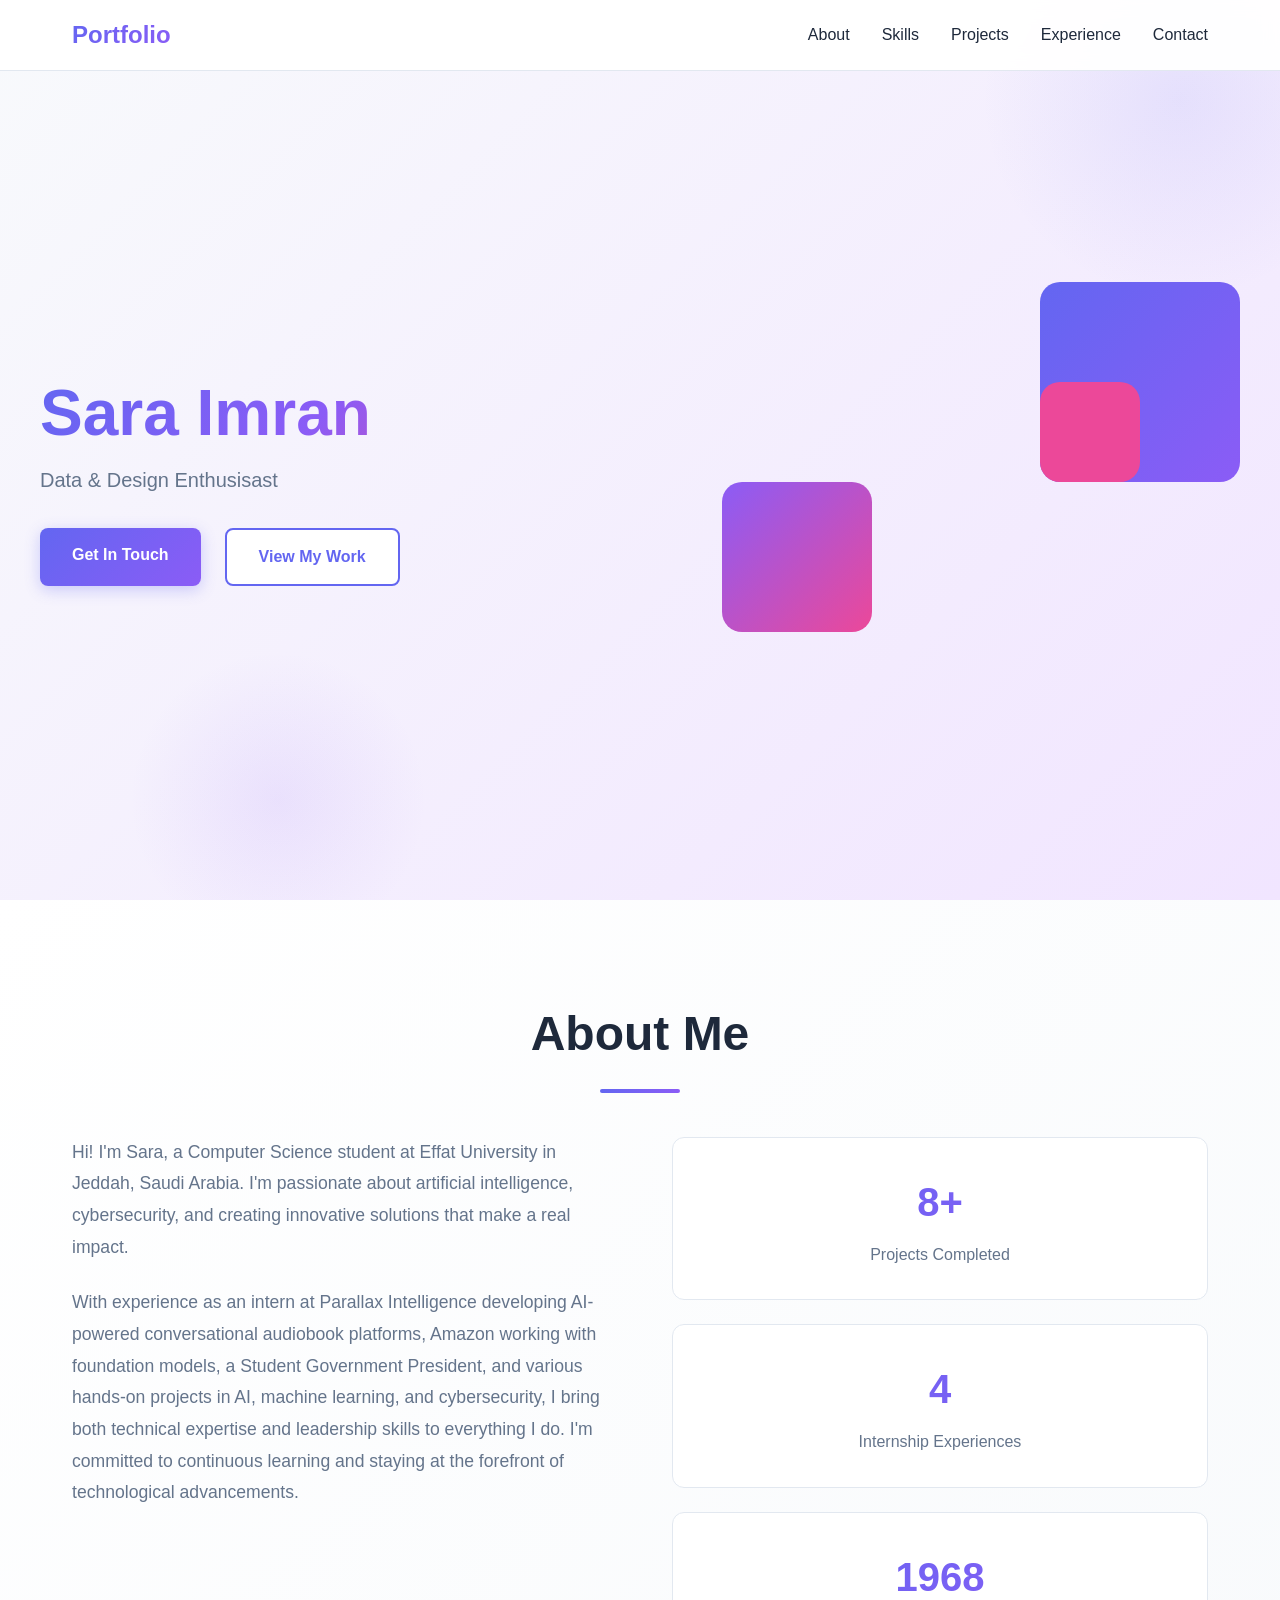
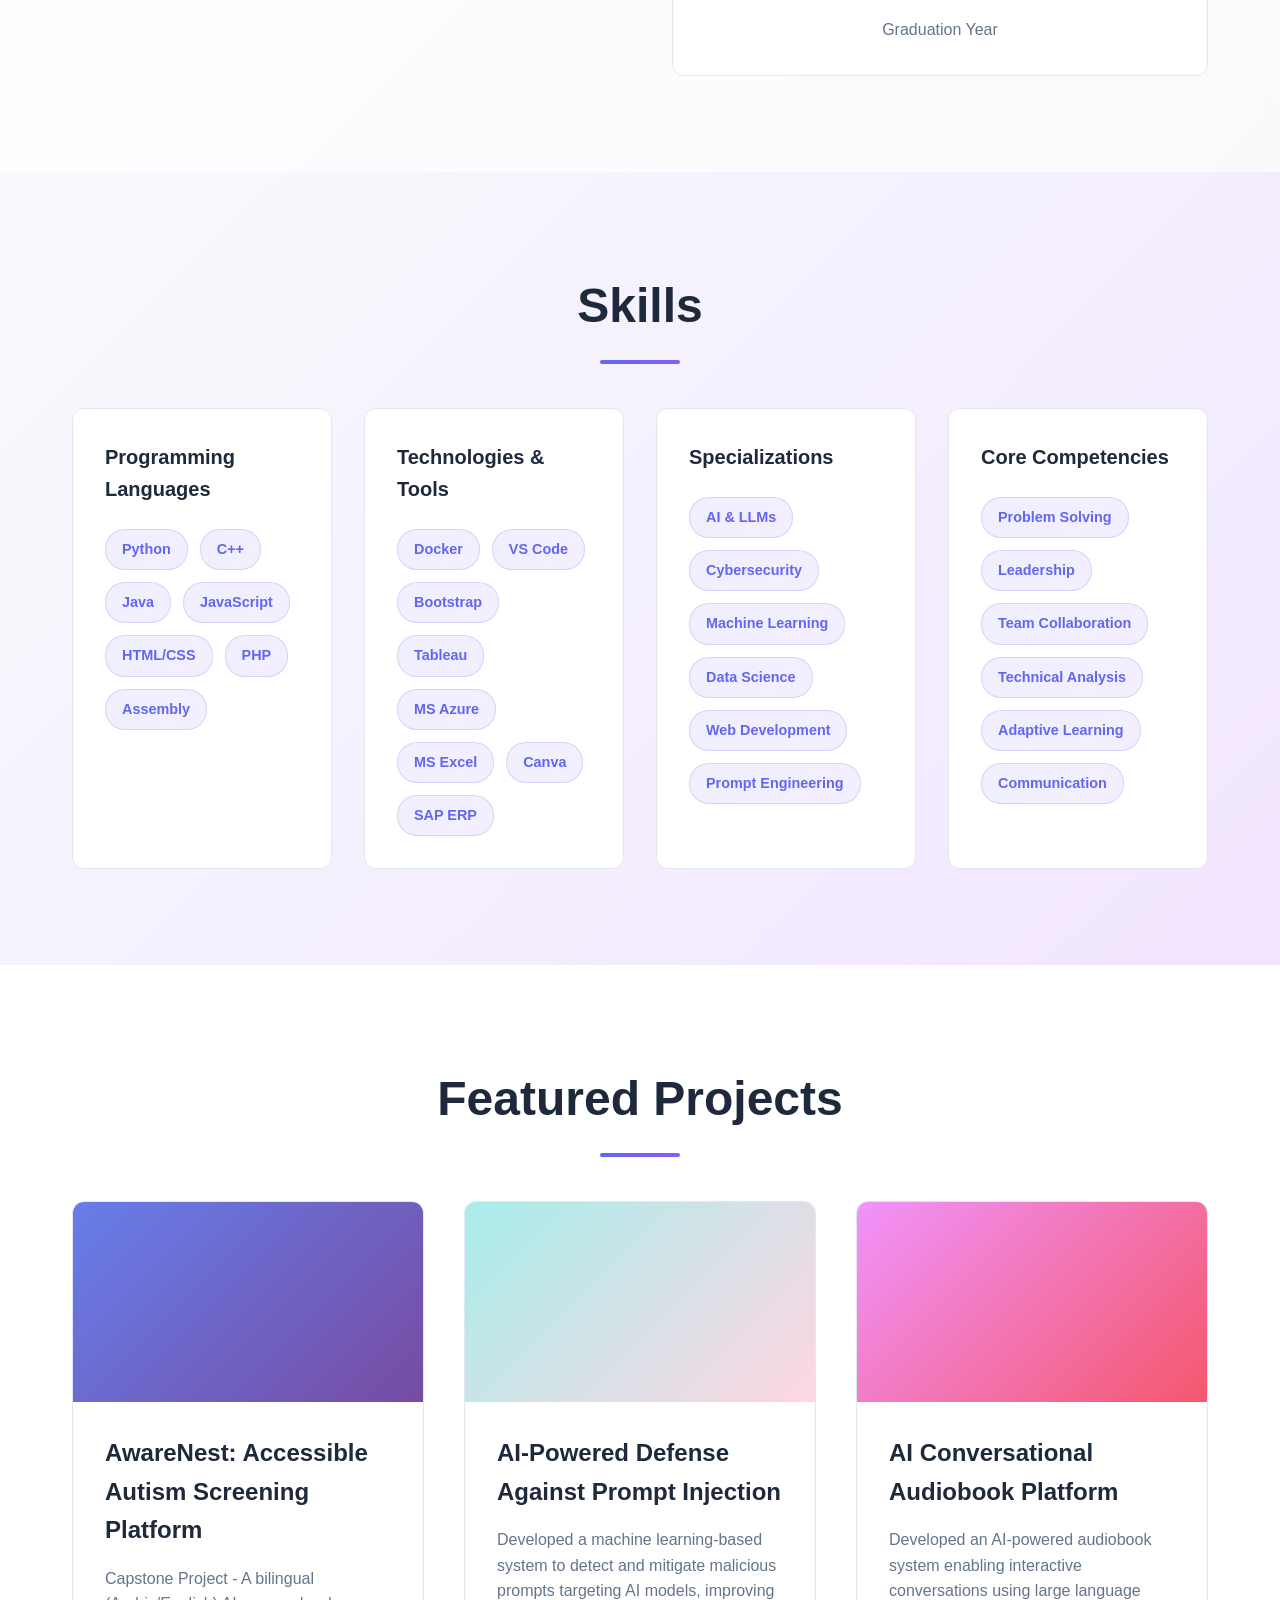
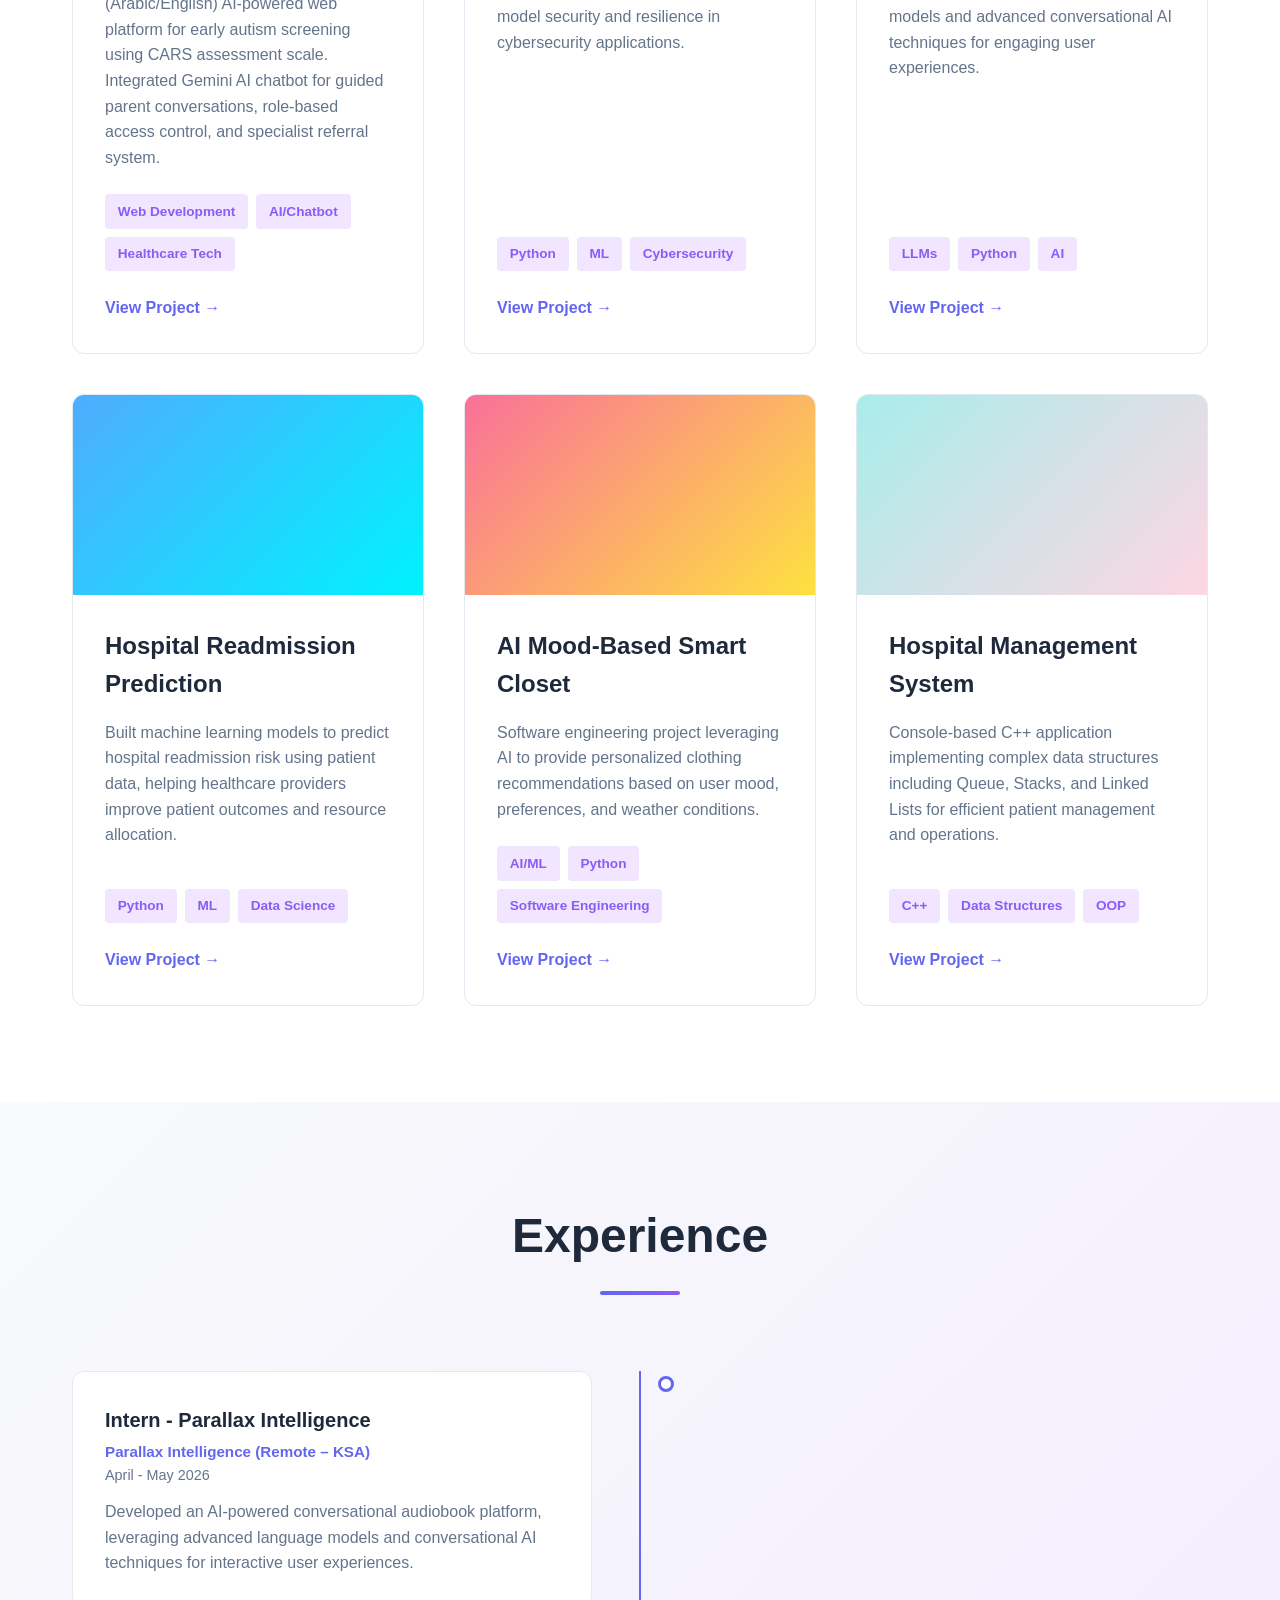
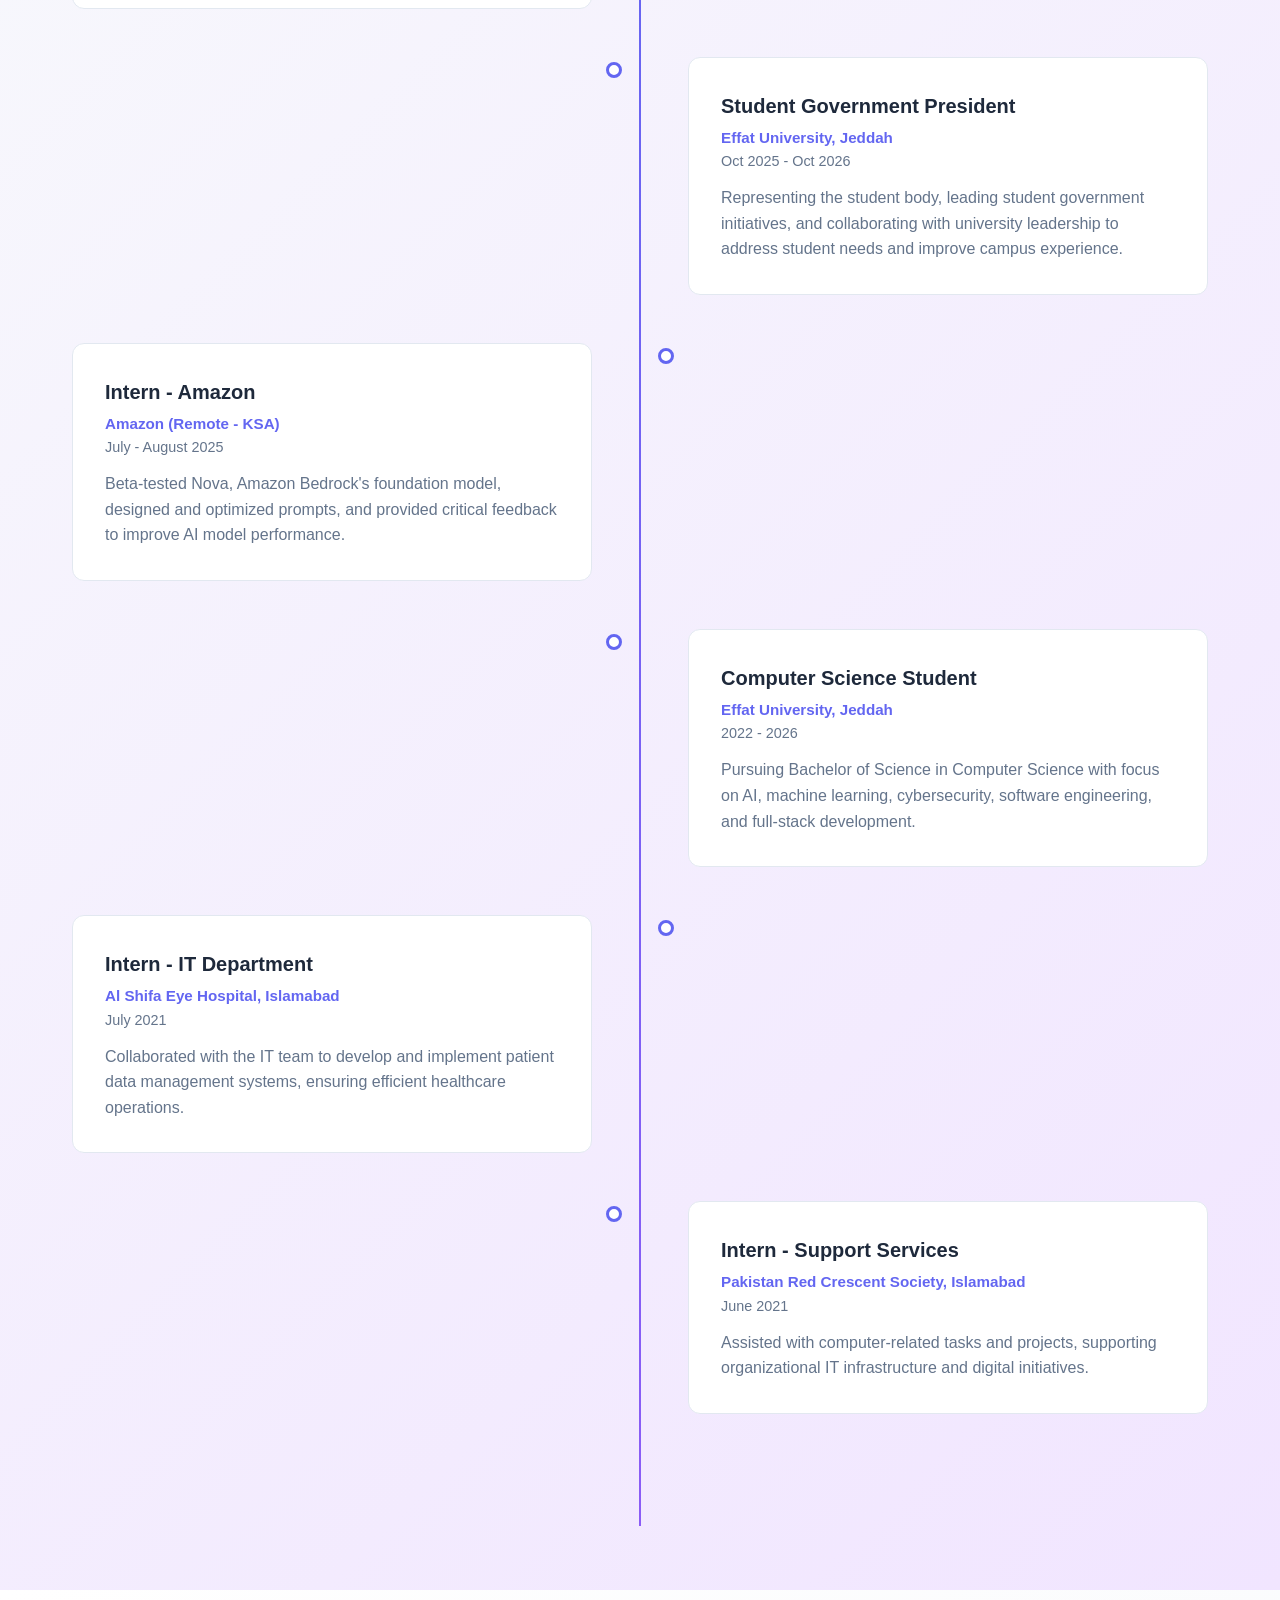
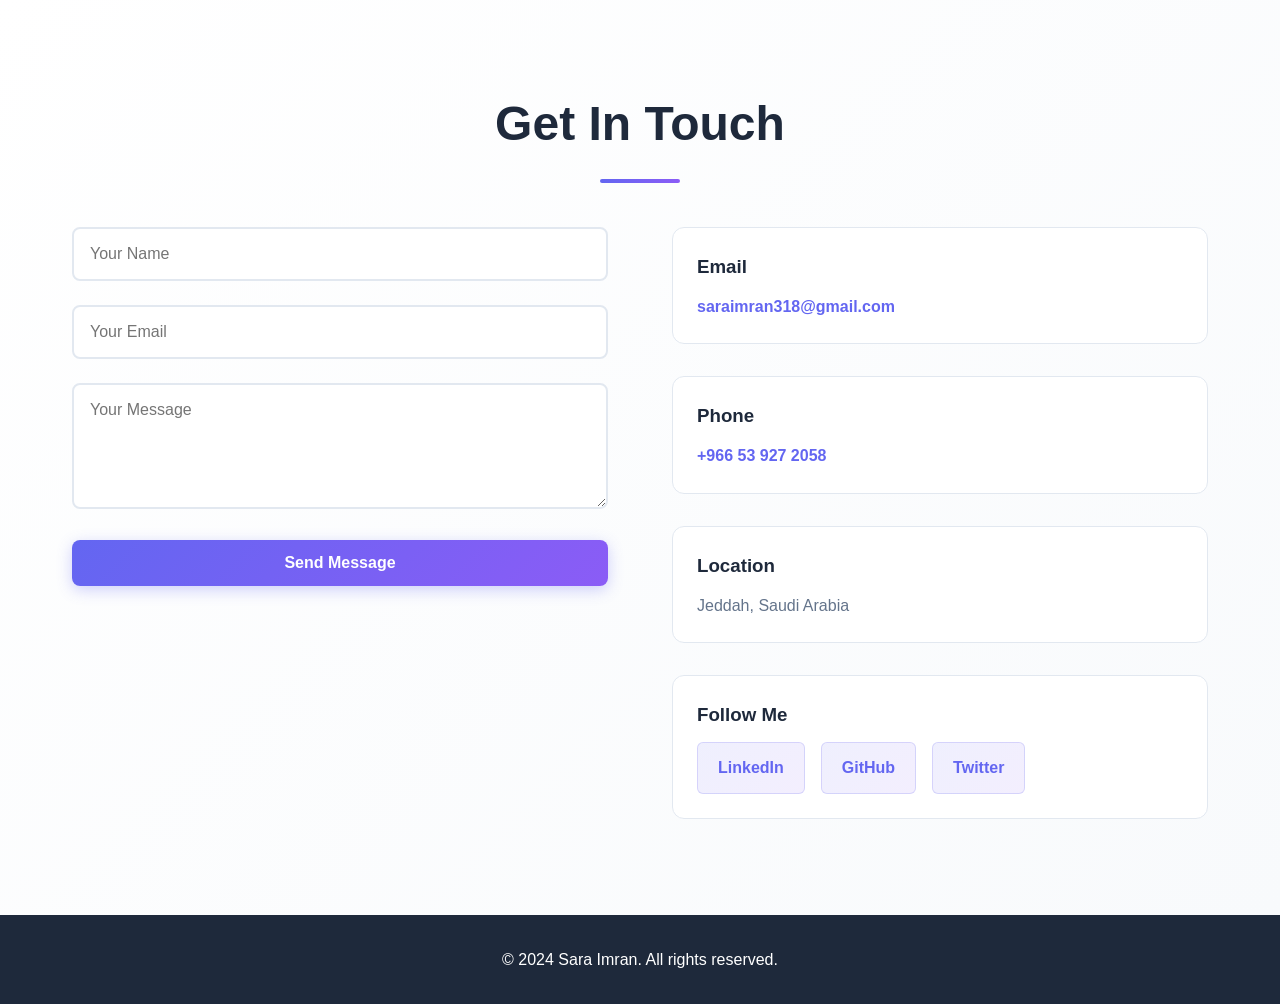
==== index.html @ a2d2ff11 "Update index.html" ====
<!DOCTYPE html>
<html lang="en">
<head>
    <meta charset="UTF-8">
    <meta name="viewport" content="width=device-width, initial-scale=1.0">
    <title>Sara Imran | Portfolio | Computer Science Student & Tech Innovator</title>
    <link rel="stylesheet" href="styles.css">
</head>
<body>
    <!-- Navigation -->
    <nav class="navbar">
        <div class="nav-container">
            <div class="logo">Portfolio</div>
            <ul class="nav-menu">
                <li><a href="#about" class="nav-link">About</a></li>
                <li><a href="#skills" class="nav-link">Skills</a></li>
                <li><a href="#projects" class="nav-link">Projects</a></li>
                <li><a href="#experience" class="nav-link">Experience</a></li>
                <li><a href="#contact" class="nav-link">Contact</a></li>
            </ul>
            <div class="hamburger">
                <span></span>
                <span></span>
                <span></span>
            </div>
        </div>
    </nav>

    <!-- Hero Section -->
    <section class="hero">
        <div class="hero-content">
            <div class="hero-text">
                <h1 class="hero-title">Sara Imran</h1>
                <p class="hero-subtitle">Data & Design Enthusisast</p>
                <div class="hero-buttons">
                    <a href="#contact" class="btn btn-primary">Get In Touch</a>
                    <a href="#projects" class="btn btn-secondary">View My Work</a>
                </div>
            </div>
            <div class="hero-visual">
                <div class="geometric-shape shape-1"></div>
                <div class="geometric-shape shape-2"></div>
                <div class="geometric-shape shape-3"></div>
            </div>
        </div>
    </section>

    <!-- About Section -->
    <section id="about" class="section about">
        <div class="container">
            <h2 class="section-title">About Me</h2>
            <div class="about-content">
                <div class="about-text">
                    <p>Hi! I'm Sara, a Computer Science student at Effat University in Jeddah, Saudi Arabia. I'm passionate about artificial intelligence, cybersecurity, and creating innovative solutions that make a real impact.</p>
                    <p>With experience as an intern at Parallax Intelligence developing AI-powered conversational audiobook platforms, Amazon working with foundation models, a Student Government President, and various hands-on projects in AI, machine learning, and cybersecurity, I bring both technical expertise and leadership skills to everything I do. I'm committed to continuous learning and staying at the forefront of technological advancements.</p>
                </div>
                <div class="about-stats">
                    <div class="stat-card">
                        <h3>8+</h3>
                        <p>Projects Completed</p>
                    </div>
                    <div class="stat-card">
                        <h3>4</h3>
                        <p>Internship Experiences</p>
                    </div>
                    <div class="stat-card">
                        <h3>2027</h3>
                        <p>Graduation Year</p>
                    </div>
                </div>
            </div>
        </div>
    </section>

    <!-- Skills Section -->
    <section id="skills" class="section skills">
        <div class="container">
            <h2 class="section-title">Skills</h2>
            <div class="skills-grid">
                <div class="skill-category">
                    <h3>Programming Languages</h3>
                    <div class="skill-tags">
                        <span class="skill-tag">Python</span>
                        <span class="skill-tag">C++</span>
                        <span class="skill-tag">Java</span>
                        <span class="skill-tag">JavaScript</span>
                        <span class="skill-tag">HTML/CSS</span>
                        <span class="skill-tag">PHP</span>
                        <span class="skill-tag">Assembly</span>
                    </div>
                </div>
                <div class="skill-category">
                    <h3>Technologies & Tools</h3>
                    <div class="skill-tags">
                        <span class="skill-tag">Docker</span>
                        <span class="skill-tag">VS Code</span>
                        <span class="skill-tag">Bootstrap</span>
                        <span class="skill-tag">Tableau</span>
                        <span class="skill-tag">MS Azure</span>
                        <span class="skill-tag">MS Excel</span>
                        <span class="skill-tag">Canva</span>
                        <span class="skill-tag">SAP ERP</span>
                    </div>
                </div>
                <div class="skill-category">
                    <h3>Specializations</h3>
                    <div class="skill-tags">
                        <span class="skill-tag">AI & LLMs</span>
                        <span class="skill-tag">Cybersecurity</span>
                        <span class="skill-tag">Machine Learning</span>
                        <span class="skill-tag">Data Science</span>
                        <span class="skill-tag">Web Development</span>
                        <span class="skill-tag">Prompt Engineering</span>
                    </div>
                </div>
                <div class="skill-category">
                    <h3>Core Competencies</h3>
                    <div class="skill-tags">
                        <span class="skill-tag">Problem Solving</span>
                        <span class="skill-tag">Leadership</span>
                        <span class="skill-tag">Team Collaboration</span>
                        <span class="skill-tag">Technical Analysis</span>
                        <span class="skill-tag">Adaptive Learning</span>
                        <span class="skill-tag">Communication</span>
                    </div>
                </div>
            </div>
        </div>
    </section>

    <!-- Projects Section -->
    <section id="projects" class="section projects">
        <div class="container">
            <h2 class="section-title">Featured Projects</h2>
            <div class="projects-grid">
                <div class="project-card">
                    <div class="project-image" style="background: linear-gradient(135deg, #667eea 0%, #764ba2 100%);"></div>
                    <div class="project-content">
                        <h3>AwareNest: Accessible Autism Screening Platform</h3>
                        <p>Capstone Project - A bilingual (Arabic/English) AI-powered web platform for early autism screening using CARS assessment scale. Integrated Gemini AI chatbot for guided parent conversations, role-based access control, and specialist referral system.</p>
                        <div class="project-tech">
                            <span>Web Development</span>
                            <span>AI/Chatbot</span>
                            <span>Healthcare Tech</span>
                        </div>
                        <a href="" class="project-link">View Project →</a>
                    </div>
                </div>

                <div class="project-card">
                    <div class="project-image" style="background: linear-gradient(135deg, #a8edea 0%, #fed6e3 100%);"></div>
                    <div class="project-content">
                        <h3>AI-Powered Defense Against Prompt Injection</h3>
                        <p>Developed a machine learning-based system to detect and mitigate malicious prompts targeting AI models, improving model security and resilience in cybersecurity applications.</p>
                        <div class="project-tech">
                            <span>Python</span>
                            <span>ML</span>
                            <span>Cybersecurity</span>
                        </div>
                        <a href="#" class="project-link">View Project →</a>
                    </div>
                </div>

                <div class="project-card">
                    <div class="project-image" style="background: linear-gradient(135deg, #f093fb 0%, #f5576c 100%);"></div>
                    <div class="project-content">
                        <h3>AI Conversational Audiobook Platform</h3>
                        <p>Developed an AI-powered audiobook system enabling interactive conversations using large language models and advanced conversational AI techniques for engaging user experiences.</p>
                        <div class="project-tech">
                            <span>LLMs</span>
                            <span>Python</span>
                            <span>AI</span>
                        </div>
                        <a href="file:///Users/saraimran/Downloads/AIAudiobookProjectPage.html" class="project-link">View Project →</a>
                    </div>
                </div>

                <div class="project-card">
                    <div class="project-image" style="background: linear-gradient(135deg, #4facfe 0%, #00f2fe 100%);"></div>
                    <div class="project-content">
                        <h3>Hospital Readmission Prediction</h3>
                        <p>Built machine learning models to predict hospital readmission risk using patient data, helping healthcare providers improve patient outcomes and resource allocation.</p>
                        <div class="project-tech">
                            <span>Python</span>
                            <span>ML</span>
                            <span>Data Science</span>
                        </div>
                        <a href="#" class="project-link">View Project →</a>
                    </div>
                </div>

                <div class="project-card">
                    <div class="project-image" style="background: linear-gradient(135deg, #fa709a 0%, #fee140 100%);"></div>
                    <div class="project-content">
                        <h3>AI Mood-Based Smart Closet</h3>
                        <p>Software engineering project leveraging AI to provide personalized clothing recommendations based on user mood, preferences, and weather conditions.</p>
                        <div class="project-tech">
                            <span>AI/ML</span>
                            <span>Python</span>
                            <span>Software Engineering</span>
                        </div>
                        <a href="#" class="project-link">View Project →</a>
                    </div>
                </div>

                <div class="project-card">
                    <div class="project-image" style="background: linear-gradient(135deg, #a8edea 0%, #fed6e3 100%);"></div>
                    <div class="project-content">
                        <h3>Hospital Management System</h3>
                        <p>Console-based C++ application implementing complex data structures including Queue, Stacks, and Linked Lists for efficient patient management and operations.</p>
                        <div class="project-tech">
                            <span>C++</span>
                            <span>Data Structures</span>
                            <span>OOP</span>
                        </div>
                        <a href="#" class="project-link">View Project →</a>
                    </div>
                </div>
            </div>
        </div>
    </section>

    <!-- Experience Section -->
    <section id="experience" class="section experience">
        <div class="container">
            <h2 class="section-title">Experience</h2>
            <div class="timeline">
                <div class="timeline-item">
                    <div class="timeline-marker"></div>
                    <div class="timeline-content">
                        <h3>Intern - Parallax Intelligence</h3>
                        <p class="company">Parallax Intelligence (Remote – KSA)</p>
                        <p class="duration">April - May 2026</p>
                        <p class="description">Developed an AI-powered conversational audiobook platform, leveraging advanced language models and conversational AI techniques for interactive user experiences.</p>
                    </div>
                </div>

                <div class="timeline-item">
                    <div class="timeline-marker"></div>
                    <div class="timeline-content">
                        <h3>Student Government President</h3>
                        <p class="company">Effat University, Jeddah</p>
                        <p class="duration">Oct 2025 - Oct 2026</p>
                        <p class="description">Representing the student body, leading student government initiatives, and collaborating with university leadership to address student needs and improve campus experience.</p>
                    </div>
                </div>

                <div class="timeline-item">
                    <div class="timeline-marker"></div>
                    <div class="timeline-content">
                        <h3>Intern - Amazon</h3>
                        <p class="company">Amazon (Remote - KSA)</p>
                        <p class="duration">July - August 2025</p>
                        <p class="description">Beta-tested Nova, Amazon Bedrock's foundation model, designed and optimized prompts, and provided critical feedback to improve AI model performance.</p>
                    </div>
                </div>

                <div class="timeline-item">
                    <div class="timeline-marker"></div>
                    <div class="timeline-content">
                        <h3>Computer Science Student</h3>
                        <p class="company">Effat University, Jeddah</p>
                        <p class="duration">2022 - 2026</p>
                        <p class="description">Pursuing Bachelor of Science in Computer Science with focus on AI, machine learning, cybersecurity, software engineering, and full-stack development.</p>
                    </div>
                </div> <!-- FIXED: Added missing closing tag here -->

                <div class="timeline-item">
                    <div class="timeline-marker"></div>
                    <div class="timeline-content">
                        <h3>Intern - IT Department</h3>
                        <p class="company">Al Shifa Eye Hospital, Islamabad</p>
                        <p class="duration">July 2021</p>
                        <p class="description">Collaborated with the IT team to develop and implement patient data management systems, ensuring efficient healthcare operations.</p>
                    </div>
                </div>

                <div class="timeline-item">
                    <div class="timeline-marker"></div>
                    <div class="timeline-content">
                        <h3>Intern - Support Services</h3>
                        <p class="company">Pakistan Red Crescent Society, Islamabad</p>
                        <p class="duration">June 2021</p>
                        <p class="description">Assisted with computer-related tasks and projects, supporting organizational IT infrastructure and digital initiatives.</p>
                    </div>
                </div>
            </div>
        </div>
    </section>

    <!-- Contact Section -->
    <section id="contact" class="section contact">
        <div class="container">
            <h2 class="section-title">Get In Touch</h2>
            <div class="contact-content">
                <form class="contact-form" id="contactForm">
                    <div class="form-group">
                        <input type="text" placeholder="Your Name" required>
                    </div>
                    <div class="form-group">
                        <input type="email" placeholder="Your Email" required>
                    </div>
                    <div class="form-group">
                        <textarea placeholder="Your Message" rows="5" required></textarea>
                    </div>
                    <button type="submit" class="btn btn-primary">Send Message</button>
                </form>

                <div class="contact-info">
                    <div class="contact-item">
                        <h3>Email</h3>
                        <p><a href="mailto:saraimran318@gmail.com">saraimran318@gmail.com</a></p>
                    </div>
                    <div class="contact-item">
                        <h3>Phone</h3>
                        <p><a href="tel:+966539272058">+966 53 927 2058</a></p>
                    </div>
                    <div class="contact-item">
                        <h3>Location</h3>
                        <p>Jeddah, Saudi Arabia</p>
                    </div>
                    <div class="contact-item social">
                        <h3>Follow Me</h3>
                        <div class="social-links">
                            <a href="https://www.linkedin.com/in/saraimran1019" class="social-link">LinkedIn</a>
                            <a href="https://github.com" class="social-link">GitHub</a>
                            <a href="https://twitter.com" class="social-link">Twitter</a>
                        </div>
                    </div>
                </div>
            </div>
        </div>
    </section>

    <!-- Footer -->
    <footer class="footer">
        <div class="container">
            <p>&copy; 2024 Sara Imran. All rights reserved.</p>
        </div>
    </footer>

    <script src="script.js"></script>
</body>
</html>
---- styles.css ----
/* ============================================
   ROOT VARIABLES & TYPOGRAPHY
   ============================================ */

:root {
    --primary-color: #6366f1;
    --secondary-color: #8b5cf6;
    --accent-color: #ec4899;
    --dark-bg: #0f172a;
    --light-bg: #f8fafc;
    --text-dark: #1e293b;
    --text-light: #64748b;
    --border-color: #e2e8f0;
    --success-color: #10b981;
    
    --font-serif: 'Georgia', serif;
    --font-sans: -apple-system, BlinkMacSystemFont, 'Segoe UI', 'Roboto', 'Oxygen', 'Ubuntu', 'Cantarell', sans-serif;
    
    --transition-fast: 0.2s ease-in-out;
    --transition-normal: 0.3s ease-in-out;
    --transition-slow: 0.5s ease-in-out;
}

/* ============================================
   RESET & GLOBAL STYLES
   ============================================ */

* {
    margin: 0;
    padding: 0;
    box-sizing: border-box;
}

html {
    scroll-behavior: smooth;
}

body {
    font-family: var(--font-sans);
    color: var(--text-dark);
    background-color: #ffffff;
    line-height: 1.6;
    overflow-x: hidden;
}

/* ============================================
   NAVIGATION BAR
   ============================================ */

.navbar {
    position: fixed;
    top: 0;
    width: 100%;
    background: rgba(255, 255, 255, 0.95);
    backdrop-filter: blur(10px);
    z-index: 1000;
    border-bottom: 1px solid var(--border-color);
    padding: 1rem 0;
    transition: all var(--transition-normal);
}

.navbar.scrolled {
    box-shadow: 0 2px 20px rgba(0, 0, 0, 0.08);
}

.nav-container {
    max-width: 1200px;
    margin: 0 auto;
    padding: 0 2rem;
    display: flex;
    justify-content: space-between;
    align-items: center;
}

.logo {
    font-size: 1.5rem;
    font-weight: 700;
    background: linear-gradient(135deg, var(--primary-color), var(--secondary-color));
    -webkit-background-clip: text;
    -webkit-text-fill-color: transparent;
    background-clip: text;
}

.nav-menu {
    display: flex;
    list-style: none;
    gap: 2rem;
}

.nav-link {
    text-decoration: none;
    color: var(--text-dark);
    font-weight: 500;
    position: relative;
    transition: color var(--transition-normal);
}

.nav-link::after {
    content: '';
    position: absolute;
    bottom: -5px;
    left: 0;
    width: 0;
    height: 2px;
    background: var(--primary-color);
    transition: width var(--transition-normal);
}

.nav-link:hover {
    color: var(--primary-color);
}

.nav-link:hover::after {
    width: 100%;
}

.hamburger {
    display: none;
    flex-direction: column;
    cursor: pointer;
    gap: 0.4rem;
}

.hamburger span {
    width: 25px;
    height: 3px;
    background-color: var(--text-dark);
    border-radius: 2px;
    transition: all var(--transition-normal);
}

/* ============================================
   HERO SECTION
   ============================================ */

.hero {
    min-height: 100vh;
    display: flex;
    align-items: center;
    padding: 8rem 2rem 4rem;
    background: linear-gradient(135deg, #f8fafc 0%, #f1e5ff 100%);
    position: relative;
    overflow: hidden;
}

.hero::before {
    content: '';
    position: absolute;
    width: 400px;
    height: 400px;
    border-radius: 50%;
    background: radial-gradient(circle, rgba(99, 102, 241, 0.1) 0%, transparent 70%);
    top: -100px;
    right: -100px;
    z-index: 0;
}

.hero::after {
    content: '';
    position: absolute;
    width: 300px;
    height: 300px;
    border-radius: 50%;
    background: radial-gradient(circle, rgba(139, 92, 246, 0.1) 0%, transparent 70%);
    bottom: -50px;
    left: 10%;
    z-index: 0;
}

.hero-content {
    max-width: 1200px;
    margin: 0 auto;
    width: 100%;
    display: grid;
    grid-template-columns: 1fr 1fr;
    gap: 4rem;
    align-items: center;
    z-index: 1;
}

.hero-text {
    animation: slideInLeft 0.8s ease-out;
}

.hero-title {
    font-size: 4rem;
    font-weight: 800;
    line-height: 1.1;
    margin-bottom: 1rem;
    background: linear-gradient(135deg, var(--primary-color), var(--secondary-color), var(--accent-color));
    -webkit-background-clip: text;
    -webkit-text-fill-color: transparent;
    background-clip: text;
}

.hero-subtitle {
    font-size: 1.25rem;
    color: var(--text-light);
    margin-bottom: 2rem;
    font-weight: 300;
}

.hero-buttons {
    display: flex;
    gap: 1.5rem;
    flex-wrap: wrap;
}

.btn {
    padding: 0.875rem 2rem;
    border-radius: 8px;
    text-decoration: none;
    font-weight: 600;
    display: inline-block;
    transition: all var(--transition-normal);
    border: none;
    cursor: pointer;
    font-size: 1rem;
}

.btn-primary {
    background: linear-gradient(135deg, var(--primary-color), var(--secondary-color));
    color: white;
    box-shadow: 0 4px 15px rgba(99, 102, 241, 0.3);
}

.btn-primary:hover {
    transform: translateY(-2px);
    box-shadow: 0 6px 25px rgba(99, 102, 241, 0.4);
}

.btn-secondary {
    background: white;
    color: var(--primary-color);
    border: 2px solid var(--primary-color);
}

.btn-secondary:hover {
    background: var(--primary-color);
    color: white;
    transform: translateY(-2px);
}

.hero-visual {
    position: relative;
    height: 400px;
    animation: slideInRight 0.8s ease-out;
}

.geometric-shape {
    position: absolute;
    border-radius: 20px;
    animation: float 6s ease-in-out infinite;
}

.shape-1 {
    width: 200px;
    height: 200px;
    background: linear-gradient(135deg, var(--primary-color), var(--secondary-color));
    top: 0;
    right: 0;
    animation-delay: 0s;
}

.shape-2 {
    width: 150px;
    height: 150px;
    background: linear-gradient(135deg, var(--secondary-color), var(--accent-color));
    bottom: 50px;
    left: 50px;
    animation-delay: 1s;
}

.shape-3 {
    width: 100px;
    height: 100px;
    background: var(--accent-color);
    bottom: 200px;
    right: 100px;
    animation-delay: 2s;
}

/* ============================================
   CONTAINER & SECTION STYLES
   ============================================ */

.container {
    max-width: 1200px;
    margin: 0 auto;
    padding: 0 2rem;
}

.section {
    padding: 6rem 0;
}

.section-title {
    font-size: 3rem;
    font-weight: 800;
    margin-bottom: 4rem;
    text-align: center;
    position: relative;
    display: inline-block;
    width: 100%;
}

.section-title::after {
    content: '';
    position: absolute;
    width: 80px;
    height: 4px;
    background: linear-gradient(90deg, var(--primary-color), var(--secondary-color));
    bottom: -20px;
    left: 50%;
    transform: translateX(-50%);
    border-radius: 2px;
}

/* ============================================
   ABOUT SECTION
   ============================================ */

.about {
    background: linear-gradient(135deg, #ffffff 0%, #f8fafc 100%);
}

.about-content {
    display: grid;
    grid-template-columns: 1fr 1fr;
    gap: 4rem;
    align-items: start;
}

.about-text p {
    font-size: 1.1rem;
    color: var(--text-light);
    margin-bottom: 1.5rem;
    line-height: 1.8;
}

.about-stats {
    display: grid;
    grid-template-columns: 1fr;
    gap: 1.5rem;
}

.stat-card {
    background: white;
    padding: 2rem;
    border-radius: 12px;
    border: 1px solid var(--border-color);
    text-align: center;
    transition: all var(--transition-normal);
    cursor: pointer;
}

.stat-card:hover {
    border-color: var(--primary-color);
    box-shadow: 0 4px 20px rgba(99, 102, 241, 0.15);
    transform: translateY(-5px);
}

.stat-card h3 {
    font-size: 2.5rem;
    background: linear-gradient(135deg, var(--primary-color), var(--secondary-color));
    -webkit-background-clip: text;
    -webkit-text-fill-color: transparent;
    background-clip: text;
    margin-bottom: 0.5rem;
}

.stat-card p {
    color: var(--text-light);
    font-weight: 500;
}

/* ============================================
   SKILLS SECTION
   ============================================ */

.skills {
    background: linear-gradient(135deg, #f8fafc 0%, #f1e5ff 100%);
}

.skills-grid {
    display: grid;
    grid-template-columns: repeat(auto-fit, minmax(250px, 1fr));
    gap: 2rem;
}

.skill-category {
    background: white;
    padding: 2rem;
    border-radius: 12px;
    transition: all var(--transition-normal);
    border: 1px solid var(--border-color);
}

.skill-category:hover {
    box-shadow: 0 10px 30px rgba(99, 102, 241, 0.15);
    transform: translateY(-8px);
    border-color: var(--primary-color);
}

.skill-category h3 {
    font-size: 1.25rem;
    margin-bottom: 1.5rem;
    color: var(--text-dark);
}

.skill-tags {
    display: flex;
    flex-wrap: wrap;
    gap: 0.75rem;
}

.skill-tag {
    display: inline-block;
    background: linear-gradient(135deg, rgba(99, 102, 241, 0.1), rgba(139, 92, 246, 0.1));
    color: var(--primary-color);
    padding: 0.5rem 1rem;
    border-radius: 20px;
    font-size: 0.9rem;
    font-weight: 600;
    border: 1px solid rgba(99, 102, 241, 0.2);
    transition: all var(--transition-normal);
}

.skill-tag:hover {
    background: linear-gradient(135deg, var(--primary-color), var(--secondary-color));
    color: white;
    border-color: transparent;
    transform: scale(1.05);
}

/* ============================================
   PROJECTS SECTION
   ============================================ */

.projects {
    background: white;
}

.projects-grid {
    display: grid;
    grid-template-columns: repeat(auto-fill, minmax(350px, 1fr));
    gap: 2.5rem;
}

.project-card {
    background: white;
    border-radius: 12px;
    overflow: hidden;
    transition: all var(--transition-normal);
    border: 1px solid var(--border-color);
    display: flex;
    flex-direction: column;
}

.project-card:hover {
    box-shadow: 0 15px 40px rgba(0, 0, 0, 0.1);
    transform: translateY(-10px);
    border-color: var(--primary-color);
}

.project-image {
    width: 100%;
    height: 200px;
    background: linear-gradient(135deg, var(--primary-color), var(--secondary-color));
    transition: transform var(--transition-normal);
}

.project-card:hover .project-image {
    transform: scale(1.05);
}

.project-content {
    padding: 2rem;
    flex: 1;
    display: flex;
    flex-direction: column;
}

.project-content h3 {
    font-size: 1.5rem;
    margin-bottom: 1rem;
    color: var(--text-dark);
}

.project-content p {
    color: var(--text-light);
    margin-bottom: 1.5rem;
    flex: 1;
}

.project-tech {
    display: flex;
    flex-wrap: wrap;
    gap: 0.5rem;
    margin-bottom: 1.5rem;
}

.project-tech span {
    display: inline-block;
    background: #f1e5ff;
    color: var(--secondary-color);
    padding: 0.4rem 0.8rem;
    border-radius: 4px;
    font-size: 0.85rem;
    font-weight: 600;
}

.project-link {
    color: var(--primary-color);
    text-decoration: none;
    font-weight: 600;
    display: inline-flex;
    align-items: center;
    transition: all var(--transition-normal);
    width: fit-content;
}

.project-link:hover {
    gap: 0.5rem;
    transform: translateX(5px);
}

/* ============================================
   EXPERIENCE SECTION
   ============================================ */

.experience {
    background: linear-gradient(135deg, #f8fafc 0%, #f1e5ff 100%);
}

.timeline {
    position: relative;
    padding: 2rem 0;
}

.timeline::before {
    content: '';
    position: absolute;
    left: 50%;
    transform: translateX(-50%);
    width: 2px;
    height: 100%;
    background: linear-gradient(180deg, var(--primary-color), var(--secondary-color));
}

.timeline-item {
    margin-bottom: 3rem;
    position: relative;
}

.timeline-item:nth-child(odd) {
    margin-left: 0;
    margin-right: 50%;
    padding-right: 3rem;
}

.timeline-item:nth-child(even) {
    margin-left: 50%;
    margin-right: 0;
    padding-left: 3rem;
}

.timeline-marker {
    position: absolute;
    width: 16px;
    height: 16px;
    background: white;
    border: 3px solid var(--primary-color);
    border-radius: 50%;
    top: 5px;
}

.timeline-item:nth-child(odd) .timeline-marker {
    right: -34px;
}

.timeline-item:nth-child(even) .timeline-marker {
    left: -34px;
}

.timeline-content {
    background: white;
    padding: 2rem;
    border-radius: 12px;
    border: 1px solid var(--border-color);
    transition: all var(--transition-normal);
}

.timeline-content:hover {
    box-shadow: 0 10px 30px rgba(99, 102, 241, 0.15);
    border-color: var(--primary-color);
}

.timeline-content h3 {
    font-size: 1.25rem;
    margin-bottom: 0.25rem;
    color: var(--text-dark);
}

.timeline-content .company {
    color: var(--primary-color);
    font-weight: 600;
    font-size: 0.95rem;
}

.timeline-content .duration {
    color: var(--text-light);
    font-size: 0.9rem;
    margin-bottom: 0.75rem;
}

.timeline-content .description {
    color: var(--text-light);
    line-height: 1.6;
}

/* ============================================
   CONTACT SECTION
   ============================================ */

.contact {
    background: linear-gradient(135deg, #ffffff 0%, #f8fafc 100%);
}

.contact-content {
    display: grid;
    grid-template-columns: 1fr 1fr;
    gap: 4rem;
}

.contact-form {
    display: flex;
    flex-direction: column;
    gap: 1.5rem;
}

.form-group {
    position: relative;
}

.form-group input,
.form-group textarea {
    width: 100%;
    padding: 1rem;
    border: 2px solid var(--border-color);
    border-radius: 8px;
    font-family: var(--font-sans);
    font-size: 1rem;
    transition: all var(--transition-normal);
    background: white;
}

.form-group input:focus,
.form-group textarea:focus {
    outline: none;
    border-color: var(--primary-color);
    box-shadow: 0 0 0 3px rgba(99, 102, 241, 0.1);
}

.contact-info {
    display: grid;
    grid-template-columns: 1fr;
    gap: 2rem;
}

.contact-item {
    padding: 1.5rem;
    background: white;
    border-radius: 12px;
    border: 1px solid var(--border-color);
    transition: all var(--transition-normal);
}

.contact-item:hover {
    border-color: var(--primary-color);
    box-shadow: 0 4px 20px rgba(99, 102, 241, 0.15);
}

.contact-item h3 {
    margin-bottom: 0.75rem;
    color: var(--text-dark);
}

.contact-item p {
    color: var(--text-light);
    line-height: 1.6;
}

.contact-item a {
    color: var(--primary-color);
    text-decoration: none;
    font-weight: 600;
    transition: color var(--transition-normal);
}

.contact-item a:hover {
    color: var(--secondary-color);
}

.social-links {
    display: flex;
    gap: 1rem;
    flex-wrap: wrap;
}

.social-link {
    display: inline-block;
    padding: 0.75rem 1.25rem;
    background: linear-gradient(135deg, rgba(99, 102, 241, 0.1), rgba(139, 92, 246, 0.1));
    color: var(--primary-color);
    border-radius: 6px;
    text-decoration: none;
    font-weight: 600;
    transition: all var(--transition-normal);
    border: 1px solid rgba(99, 102, 241, 0.2);
}

.social-link:hover {
    background: linear-gradient(135deg, var(--primary-color), var(--secondary-color));
    color: white;
    border-color: transparent;
    transform: translateY(-3px);
}

/* ============================================
   FOOTER
   ============================================ */

.footer {
    background: var(--text-dark);
    color: white;
    text-align: center;
    padding: 2rem;
}

/* ============================================
   ANIMATIONS
   ============================================ */

@keyframes slideInLeft {
    from {
        opacity: 0;
        transform: translateX(-50px);
    }
    to {
        opacity: 1;
        transform: translateX(0);
    }
}

@keyframes slideInRight {
    from {
        opacity: 0;
        transform: translateX(50px);
    }
    to {
        opacity: 1;
        transform: translateX(0);
    }
}

@keyframes float {
    0%, 100% {
        transform: translateY(0px);
    }
    50% {
        transform: translateY(-20px);
    }
}

@keyframes fadeInUp {
    from {
        opacity: 0;
        transform: translateY(30px);
    }
    to {
        opacity: 1;
        transform: translateY(0);
    }
}

/* ============================================
   RESPONSIVE DESIGN
   ============================================ */

@media (max-width: 768px) {
    .hamburger {
        display: flex;
    }

    .nav-menu {
        position: fixed;
        left: -100%;
        top: 70px;
        flex-direction: column;
        background-color: white;
        width: 100%;
        text-align: center;
        transition: 0.3s;
        box-shadow: 0 10px 27px rgba(0, 0, 0, 0.05);
        padding: 2rem 0;
        gap: 0;
    }

    .nav-menu.active {
        left: 0;
    }

    .nav-link {
        display: block;
        padding: 1.5rem;
    }

    .hero {
        padding: 6rem 1rem 3rem;
    }

    .hero-content {
        grid-template-columns: 1fr;
    }

    .hero-title {
        font-size: 2.5rem;
    }

    .hero-subtitle {
        font-size: 1rem;
    }

    .hero-buttons {
        flex-direction: column;
    }

    .btn {
        width: 100%;
        text-align: center;
    }

    .hero-visual {
        display: none;
    }

    .section {
        padding: 4rem 0;
    }

    .section-title {
        font-size: 2rem;
    }

    .about-content {
        grid-template-columns: 1fr;
    }

    .projects-grid {
        grid-template-columns: 1fr;
    }

    .contact-content {
        grid-template-columns: 1fr;
    }

    .timeline::before {
        left: 15px;
    }

    .timeline-item:nth-child(odd),
    .timeline-item:nth-child(even) {
        margin-left: 0;
        margin-right: 0;
        padding-left: 60px;
        padding-right: 0;
    }

    .timeline-item:nth-child(odd) .timeline-marker,
    .timeline-item:nth-child(even) .timeline-marker {
        left: 0;
    }
}

@media (max-width: 480px) {
    .nav-container {
        padding: 0 1rem;
    }

    .hero-title {
        font-size: 1.75rem;
    }

    .hero-buttons {
        gap: 1rem;
    }

    .section-title {
        font-size: 1.5rem;
        margin-bottom: 2rem;
    }

    .skills-grid {
        grid-template-columns: 1fr;
    }

    .about-stats {
        grid-template-columns: 1fr;
    }

    .cv-upload {
        flex-direction: column;
    }

    .contact-form .btn {
        width: 100%;
    }
}
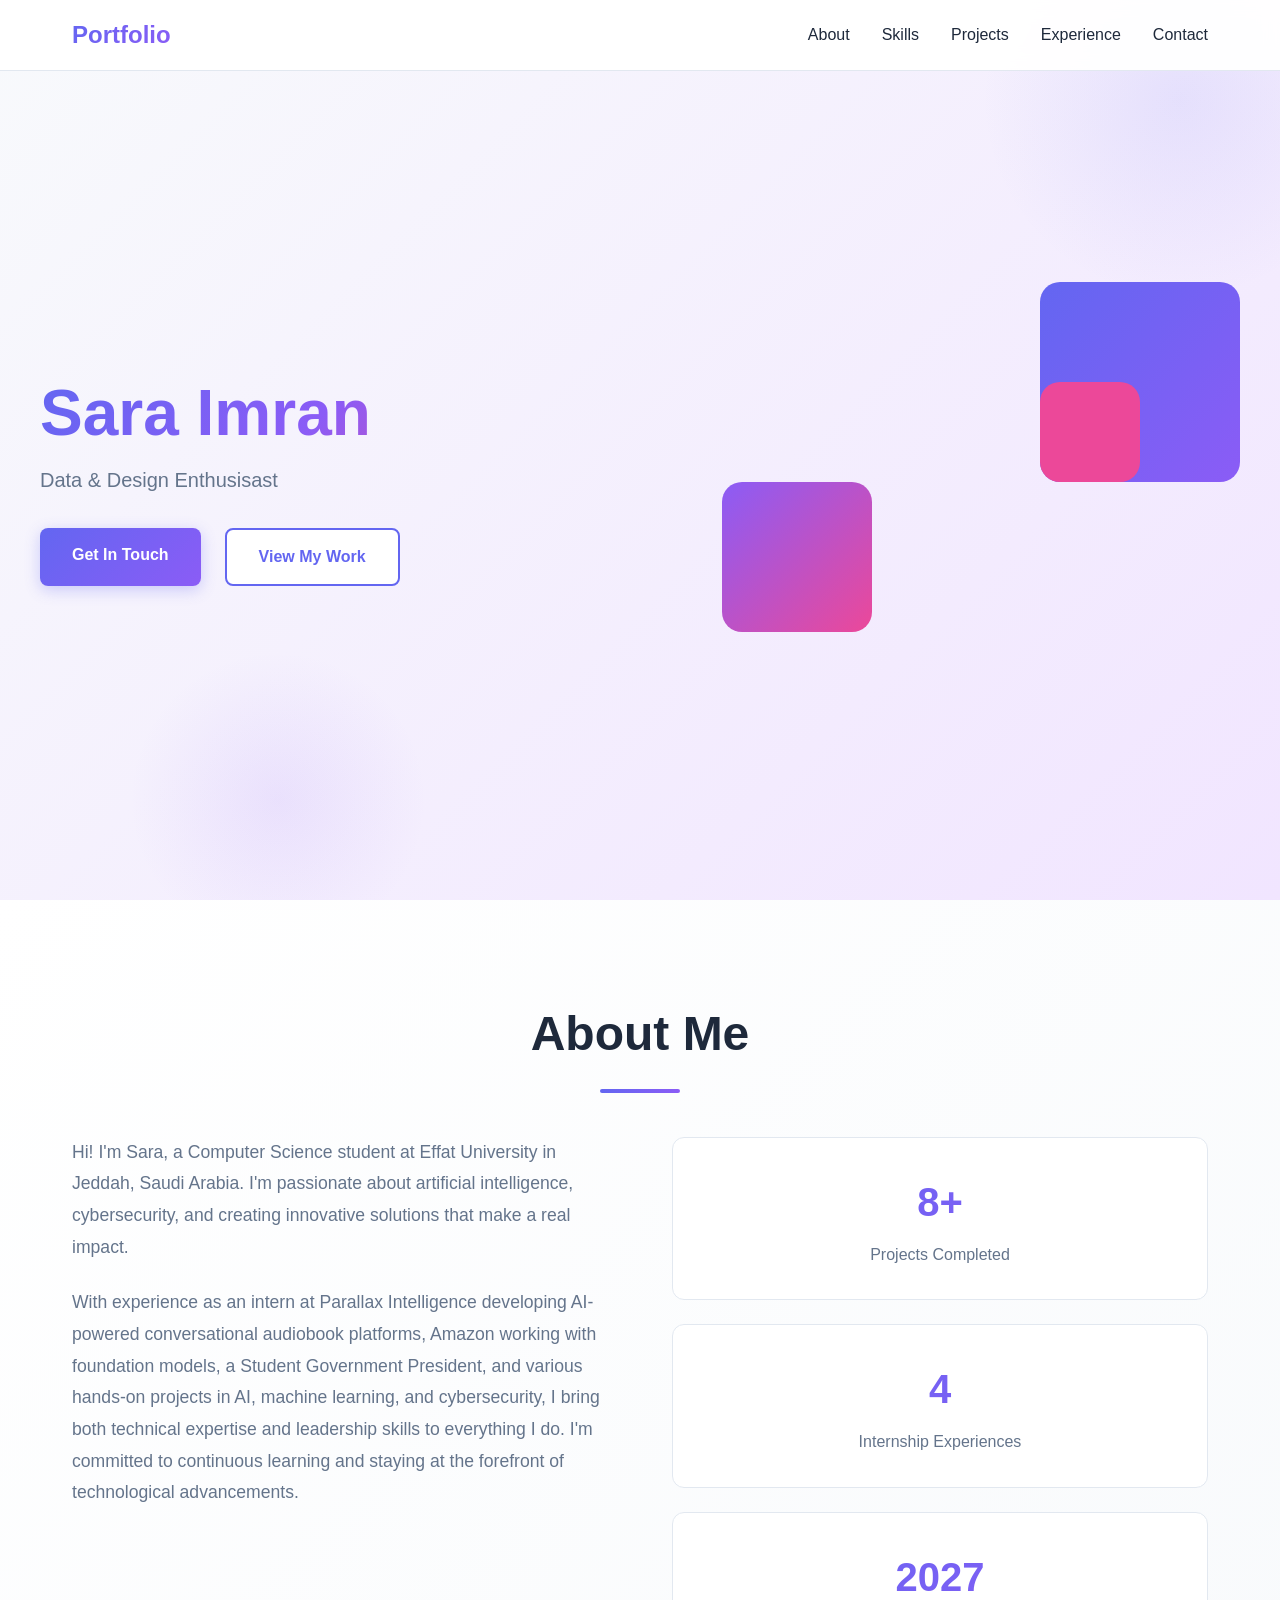
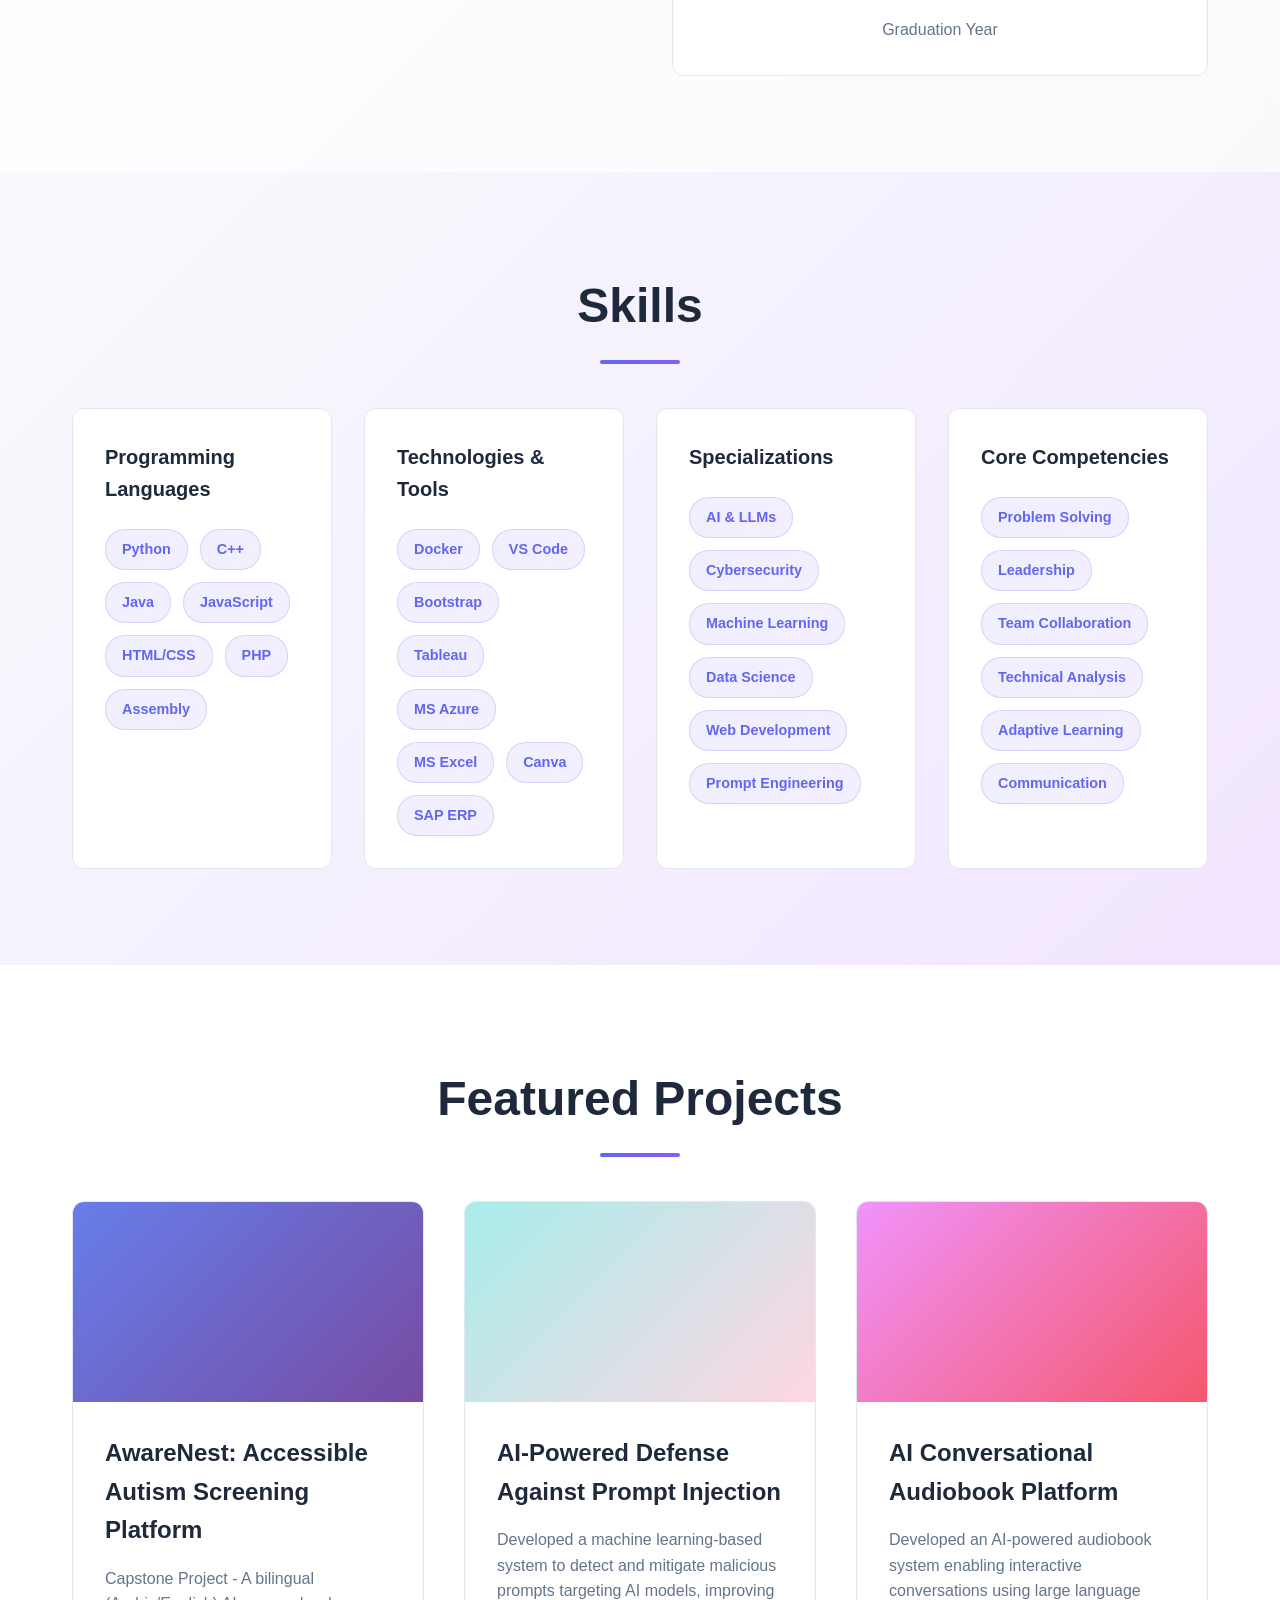
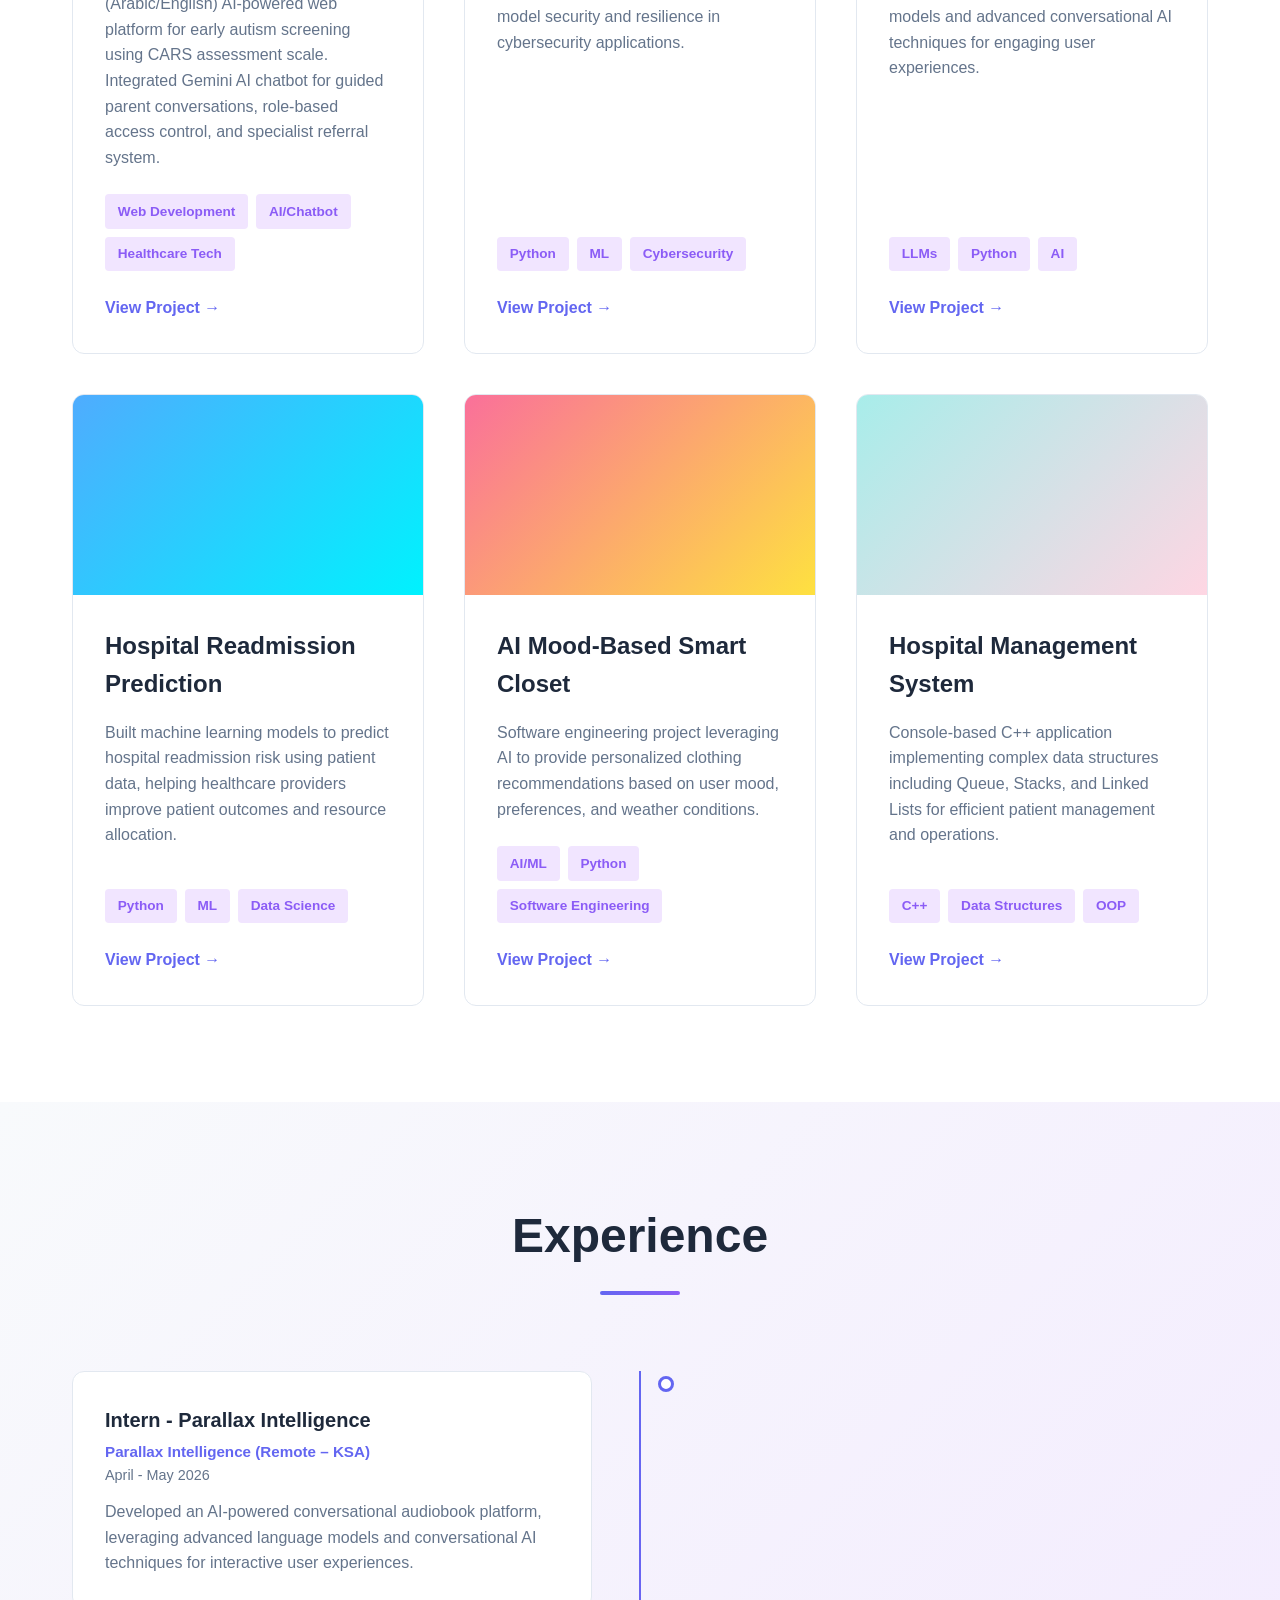
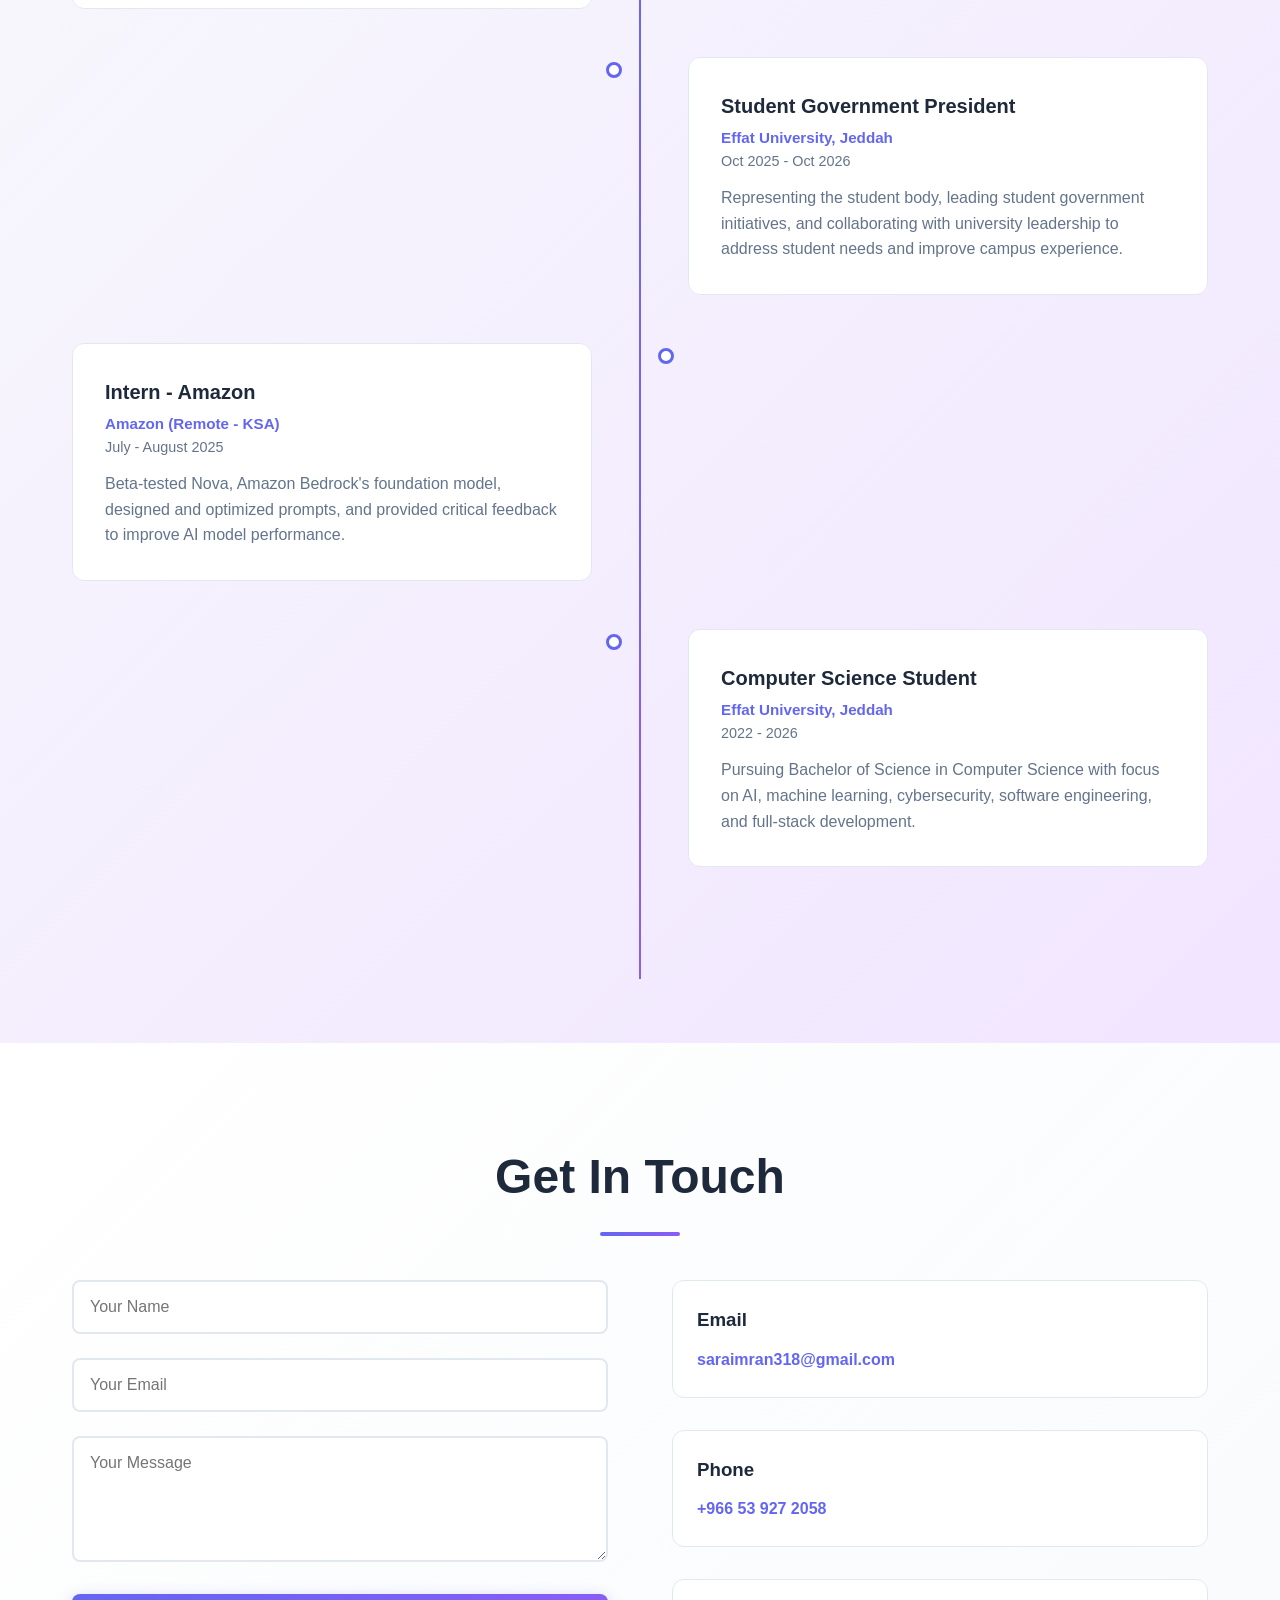
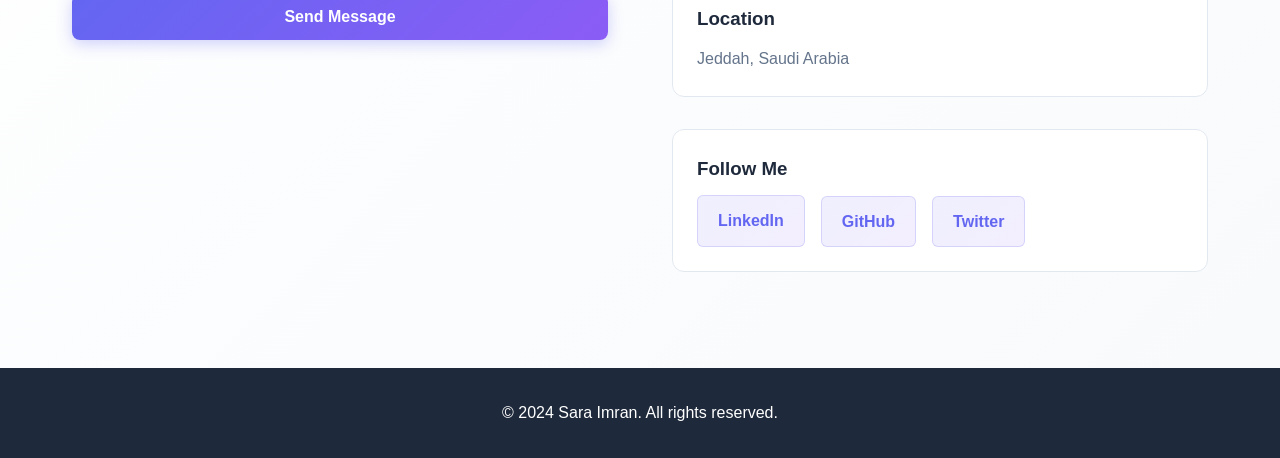
==== commit 541b192d: "Update index.html" ====
--- a/index.html
+++ b/index.html
@@ -263,26 +263,6 @@
                         <p class="duration">2022 - 2026</p>
                         <p class="description">Pursuing Bachelor of Science in Computer Science with focus on AI, machine learning, cybersecurity, software engineering, and full-stack development.</p>
                     </div>
-                </div> <!-- FIXED: Added missing closing tag here -->
-
-                <div class="timeline-item">
-                    <div class="timeline-marker"></div>
-                    <div class="timeline-content">
-                        <h3>Intern - IT Department</h3>
-                        <p class="company">Al Shifa Eye Hospital, Islamabad</p>
-                        <p class="duration">July 2021</p>
-                        <p class="description">Collaborated with the IT team to develop and implement patient data management systems, ensuring efficient healthcare operations.</p>
-                    </div>
-                </div>
-
-                <div class="timeline-item">
-                    <div class="timeline-marker"></div>
-                    <div class="timeline-content">
-                        <h3>Intern - Support Services</h3>
-                        <p class="company">Pakistan Red Crescent Society, Islamabad</p>
-                        <p class="duration">June 2021</p>
-                        <p class="description">Assisted with computer-related tasks and projects, supporting organizational IT infrastructure and digital initiatives.</p>
-                    </div>
                 </div>
             </div>
         </div>
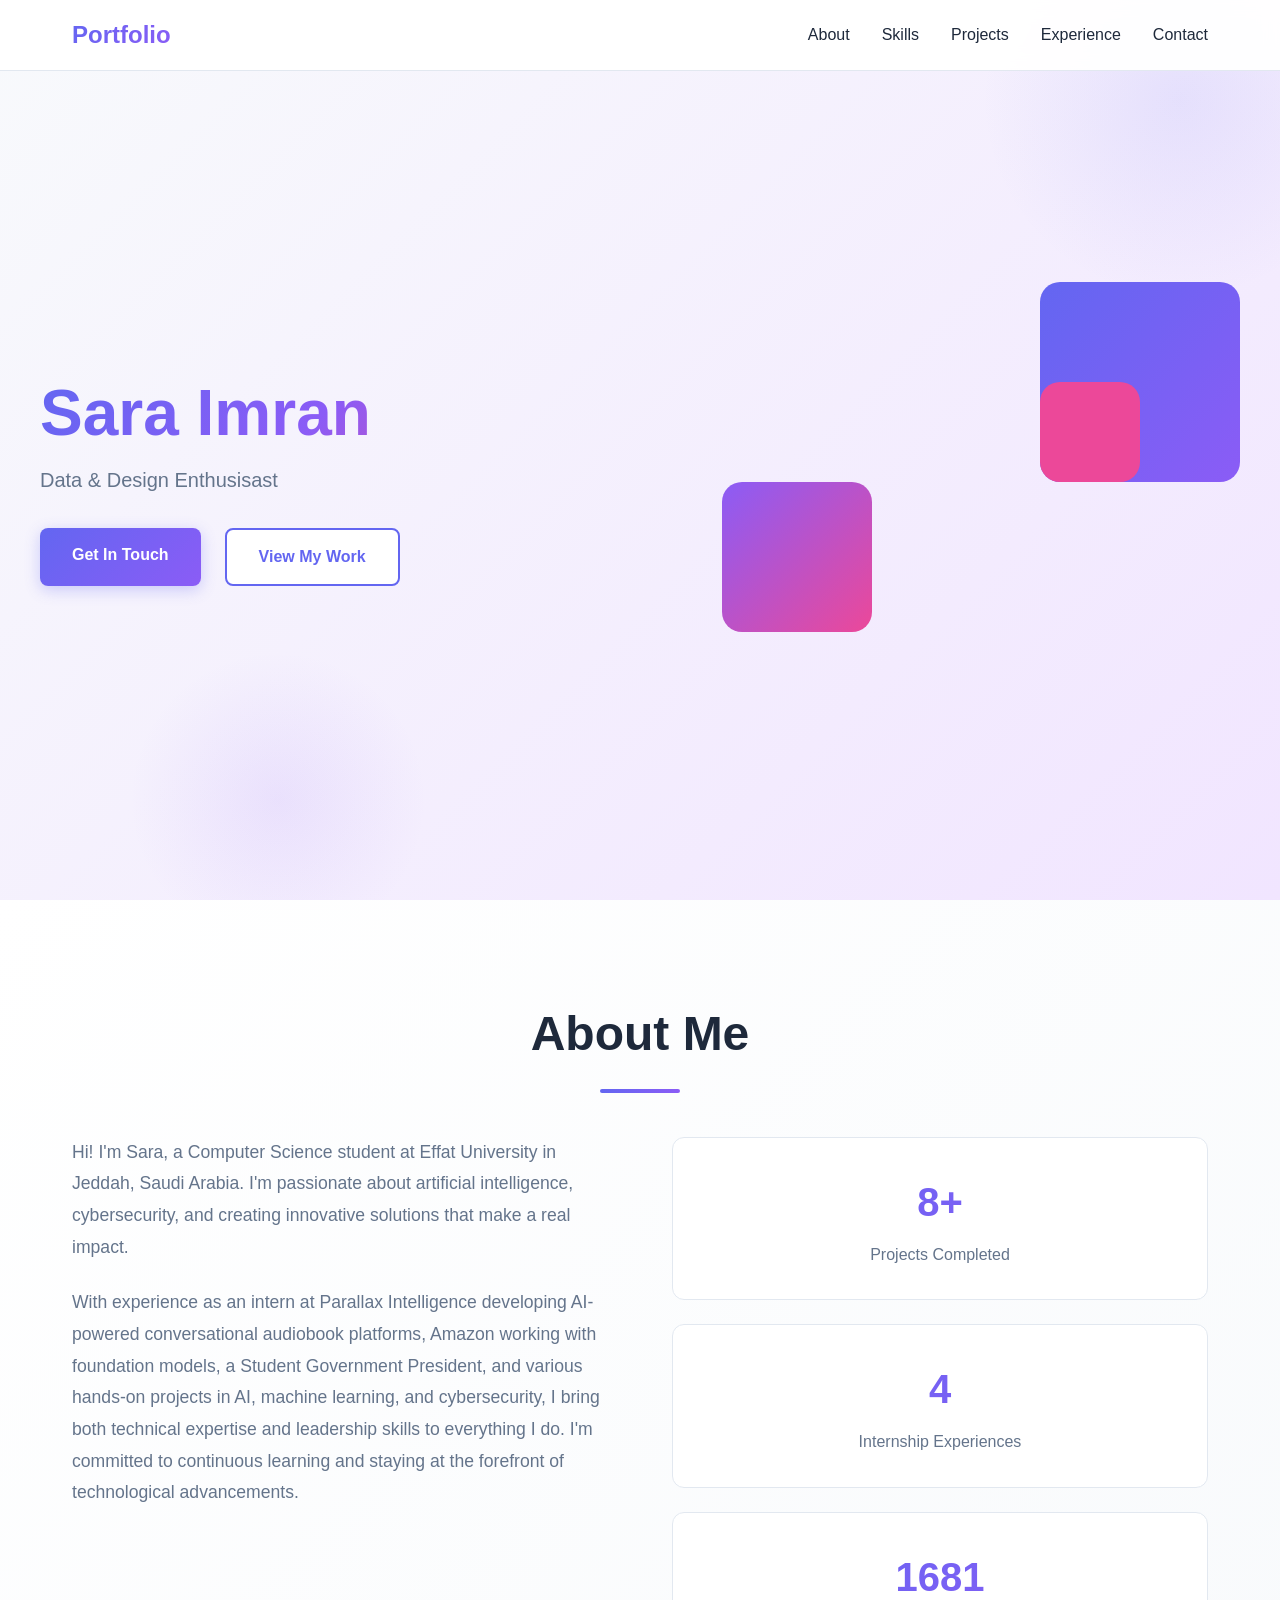
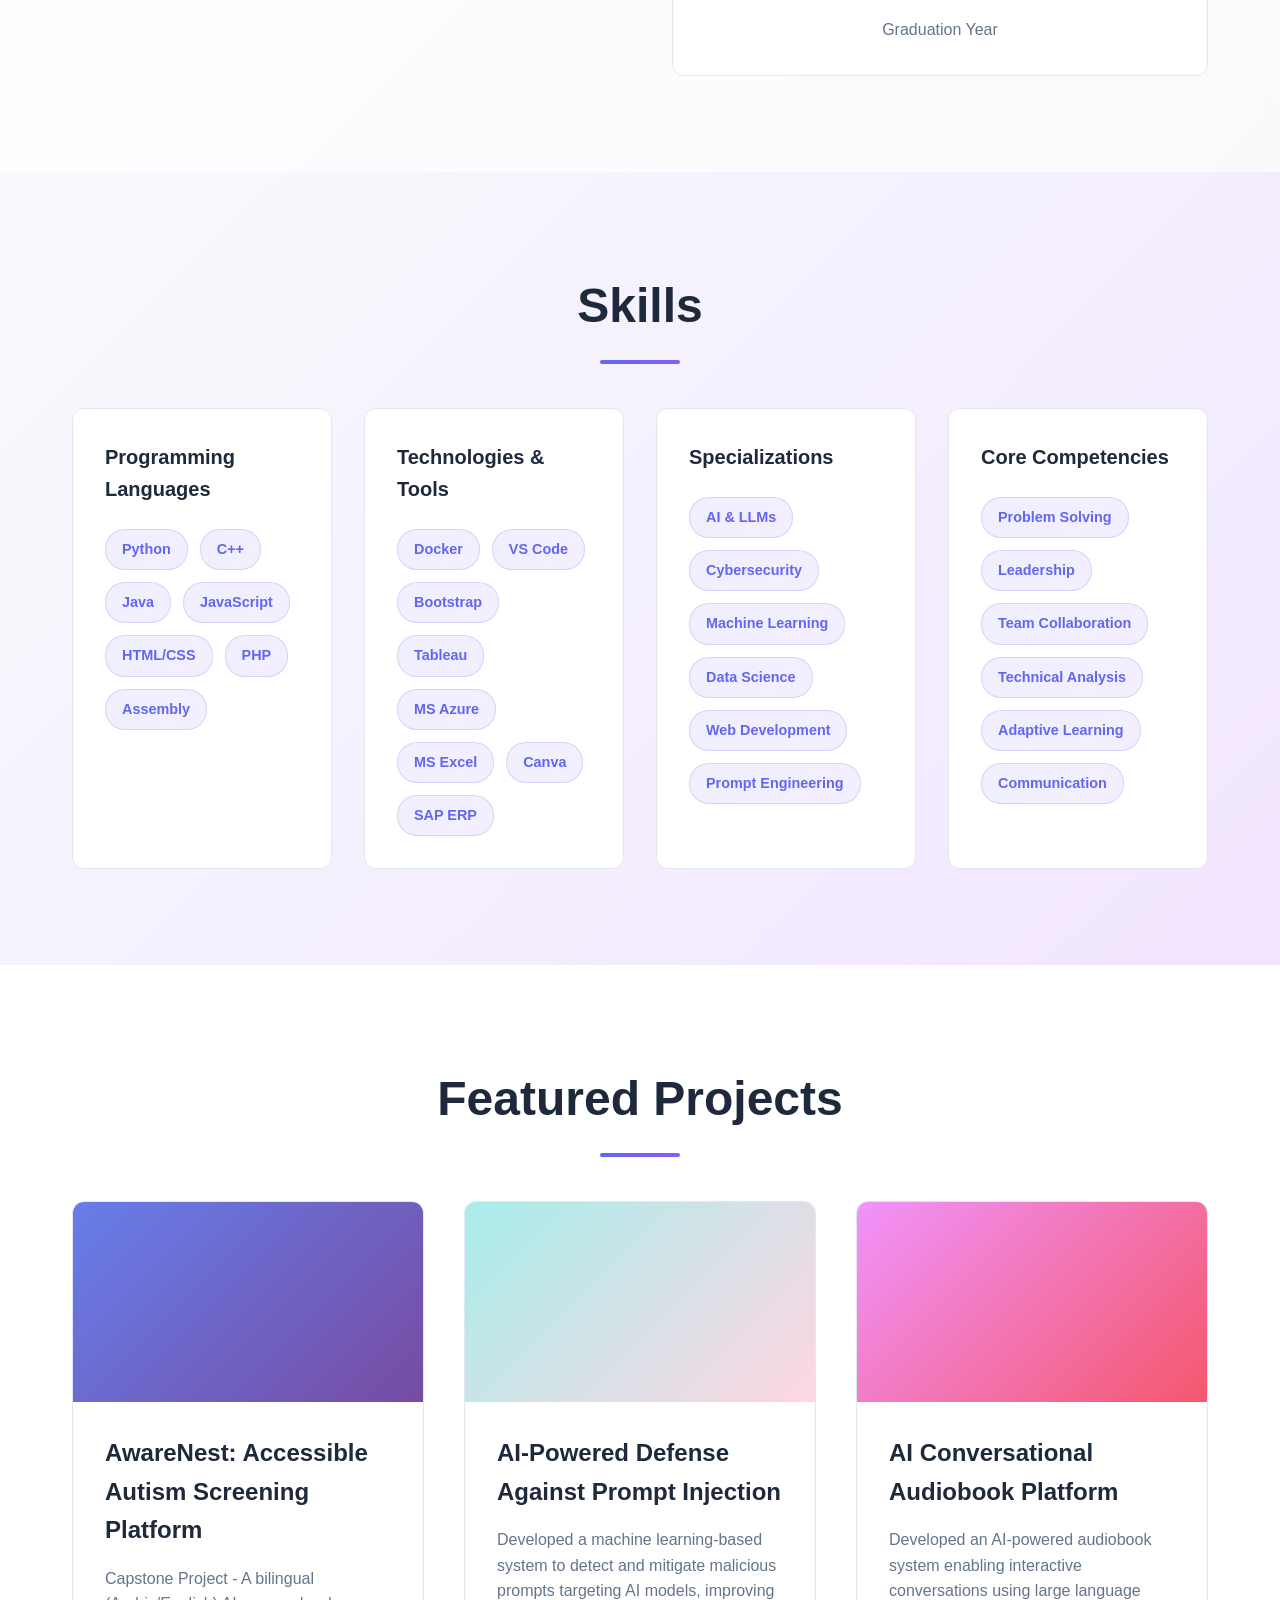
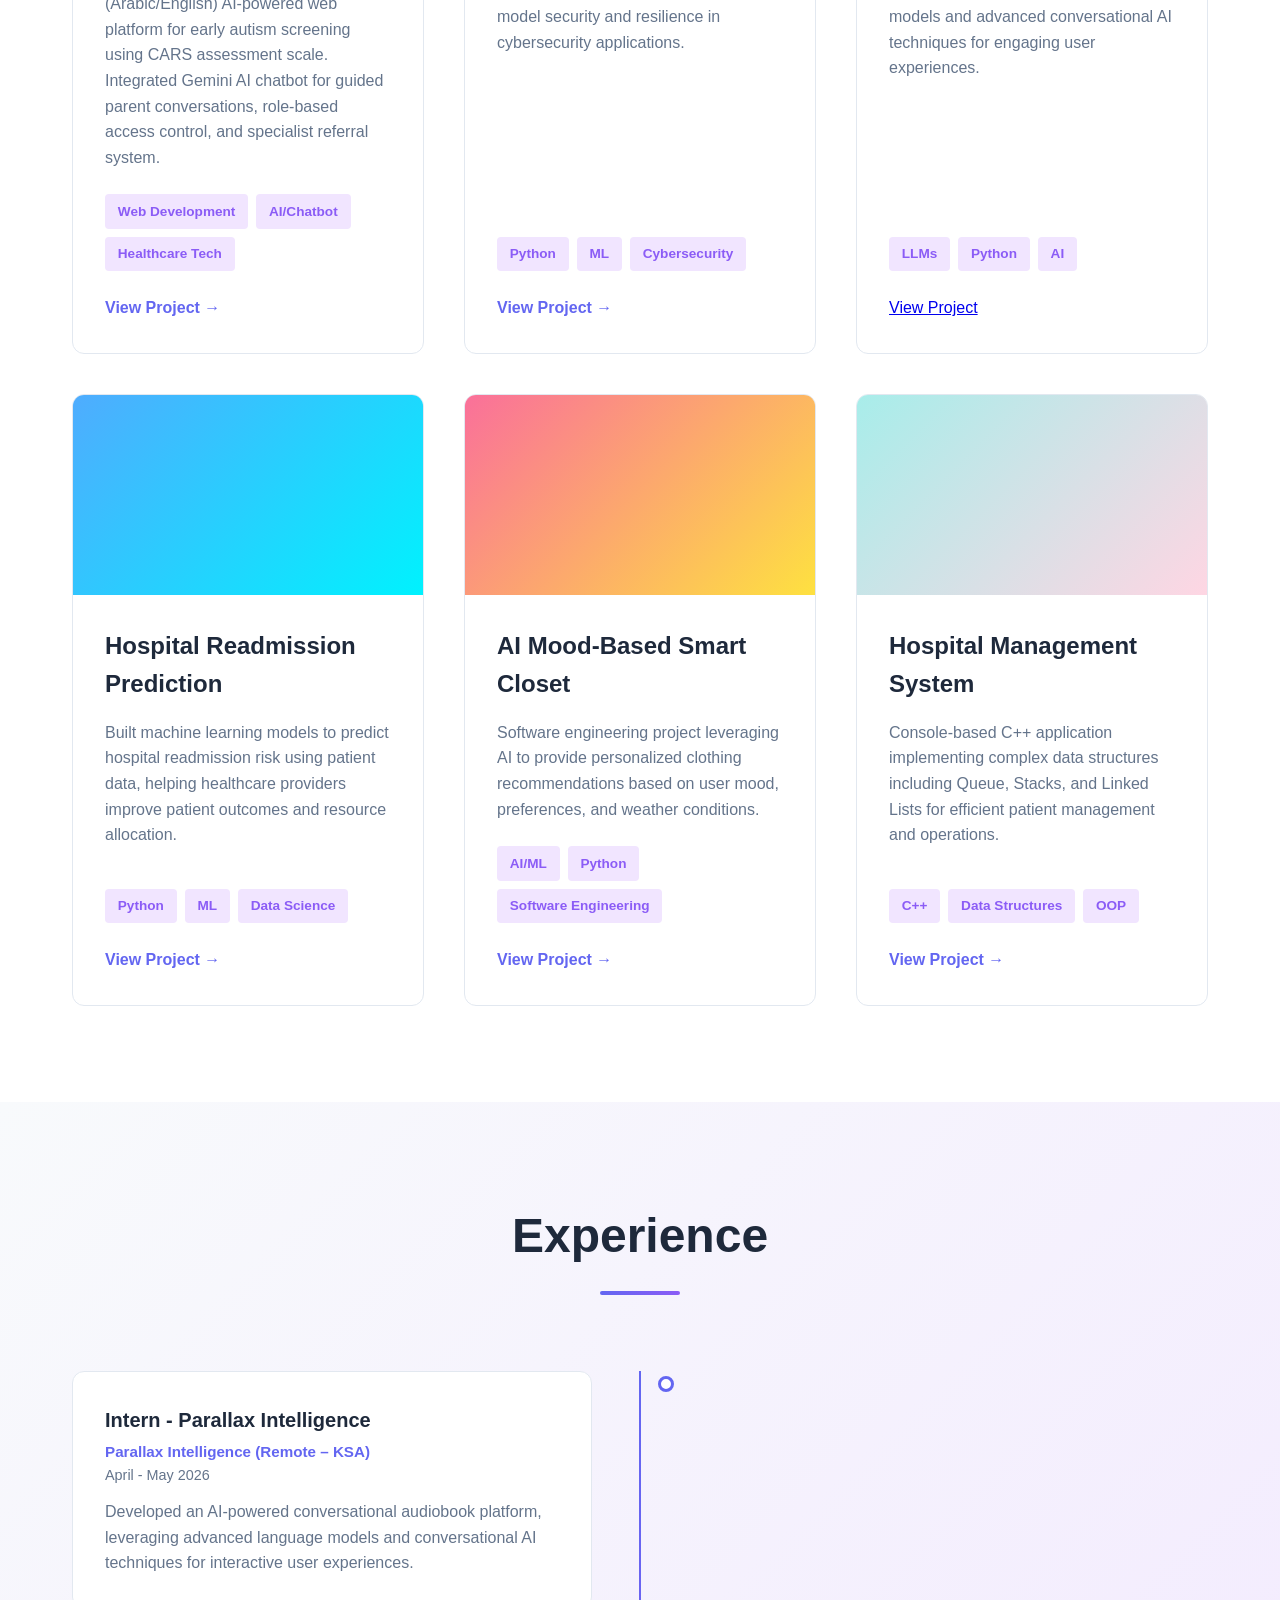
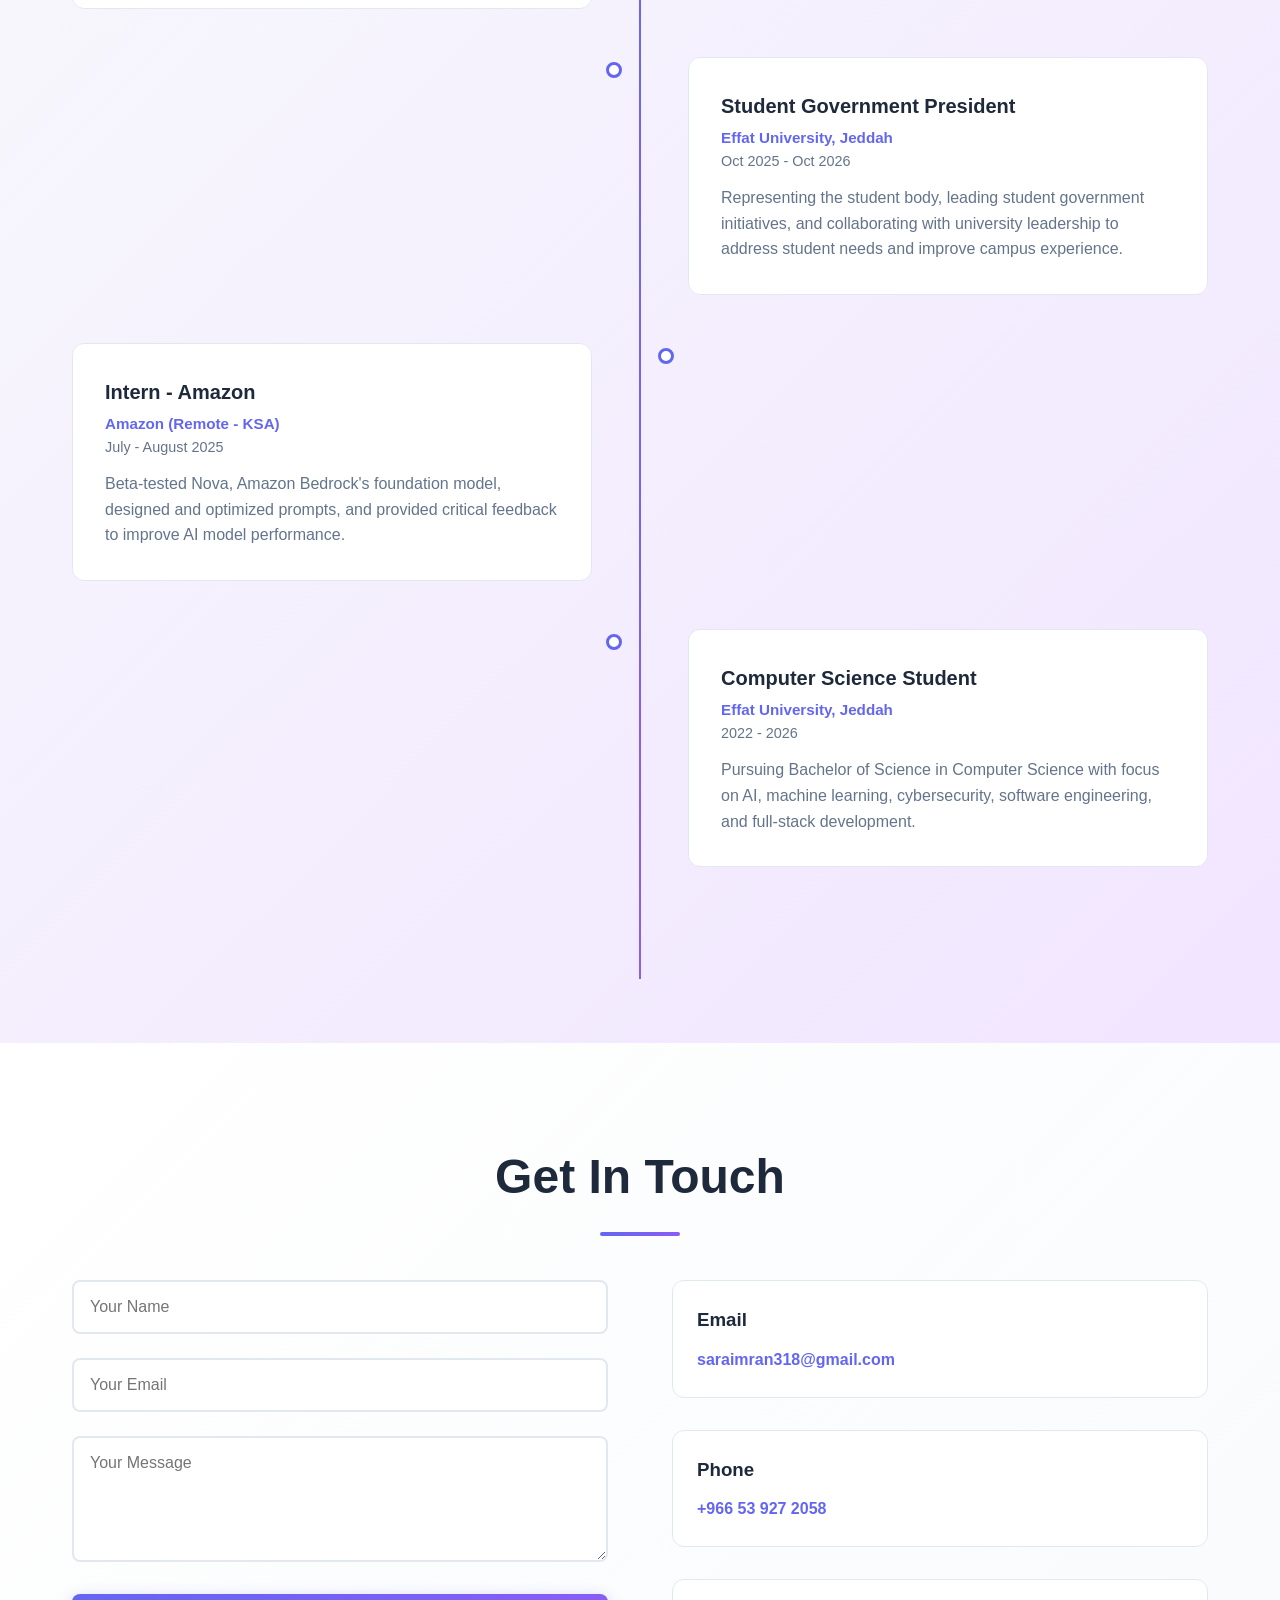
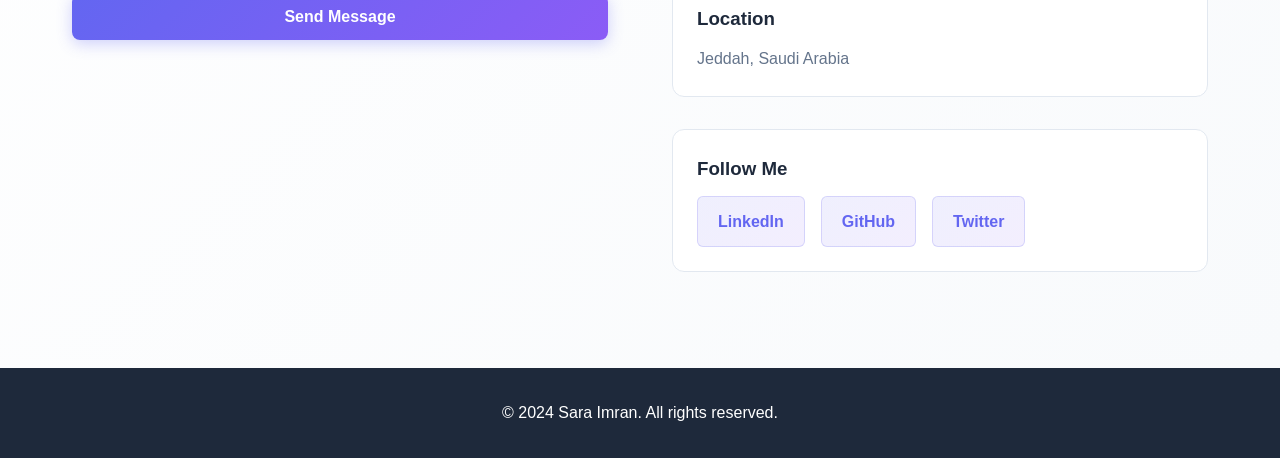
==== commit 8ac9845e: "Update index.html" ====
--- a/index.html
+++ b/index.html
@@ -171,7 +171,7 @@
                             <span>Python</span>
                             <span>AI</span>
                         </div>
-                        <a href="file:///Users/saraimran/Downloads/AIAudiobookProjectPage.html" class="project-link">View Project →</a>
+                        <a href="projects/AIAudiobookProjectPage.html">View Project</a>
                     </div>
                 </div>
 
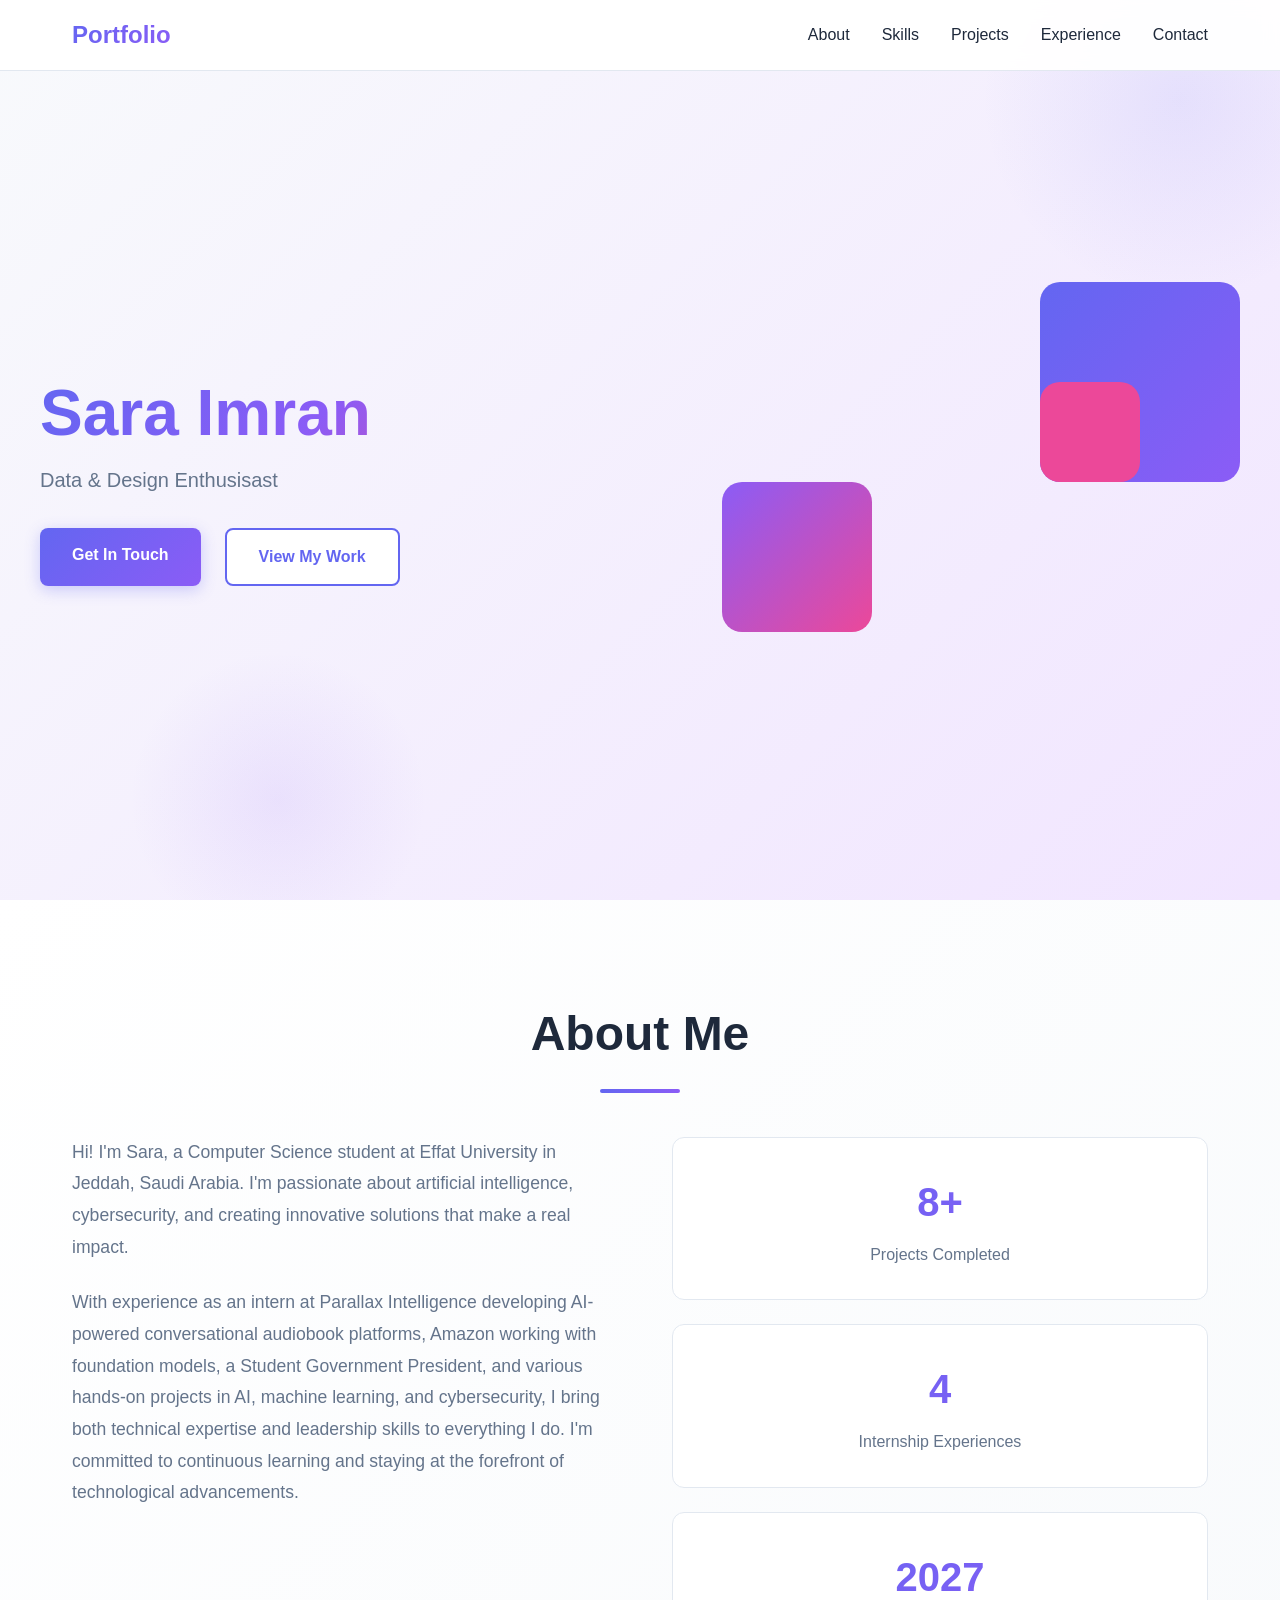
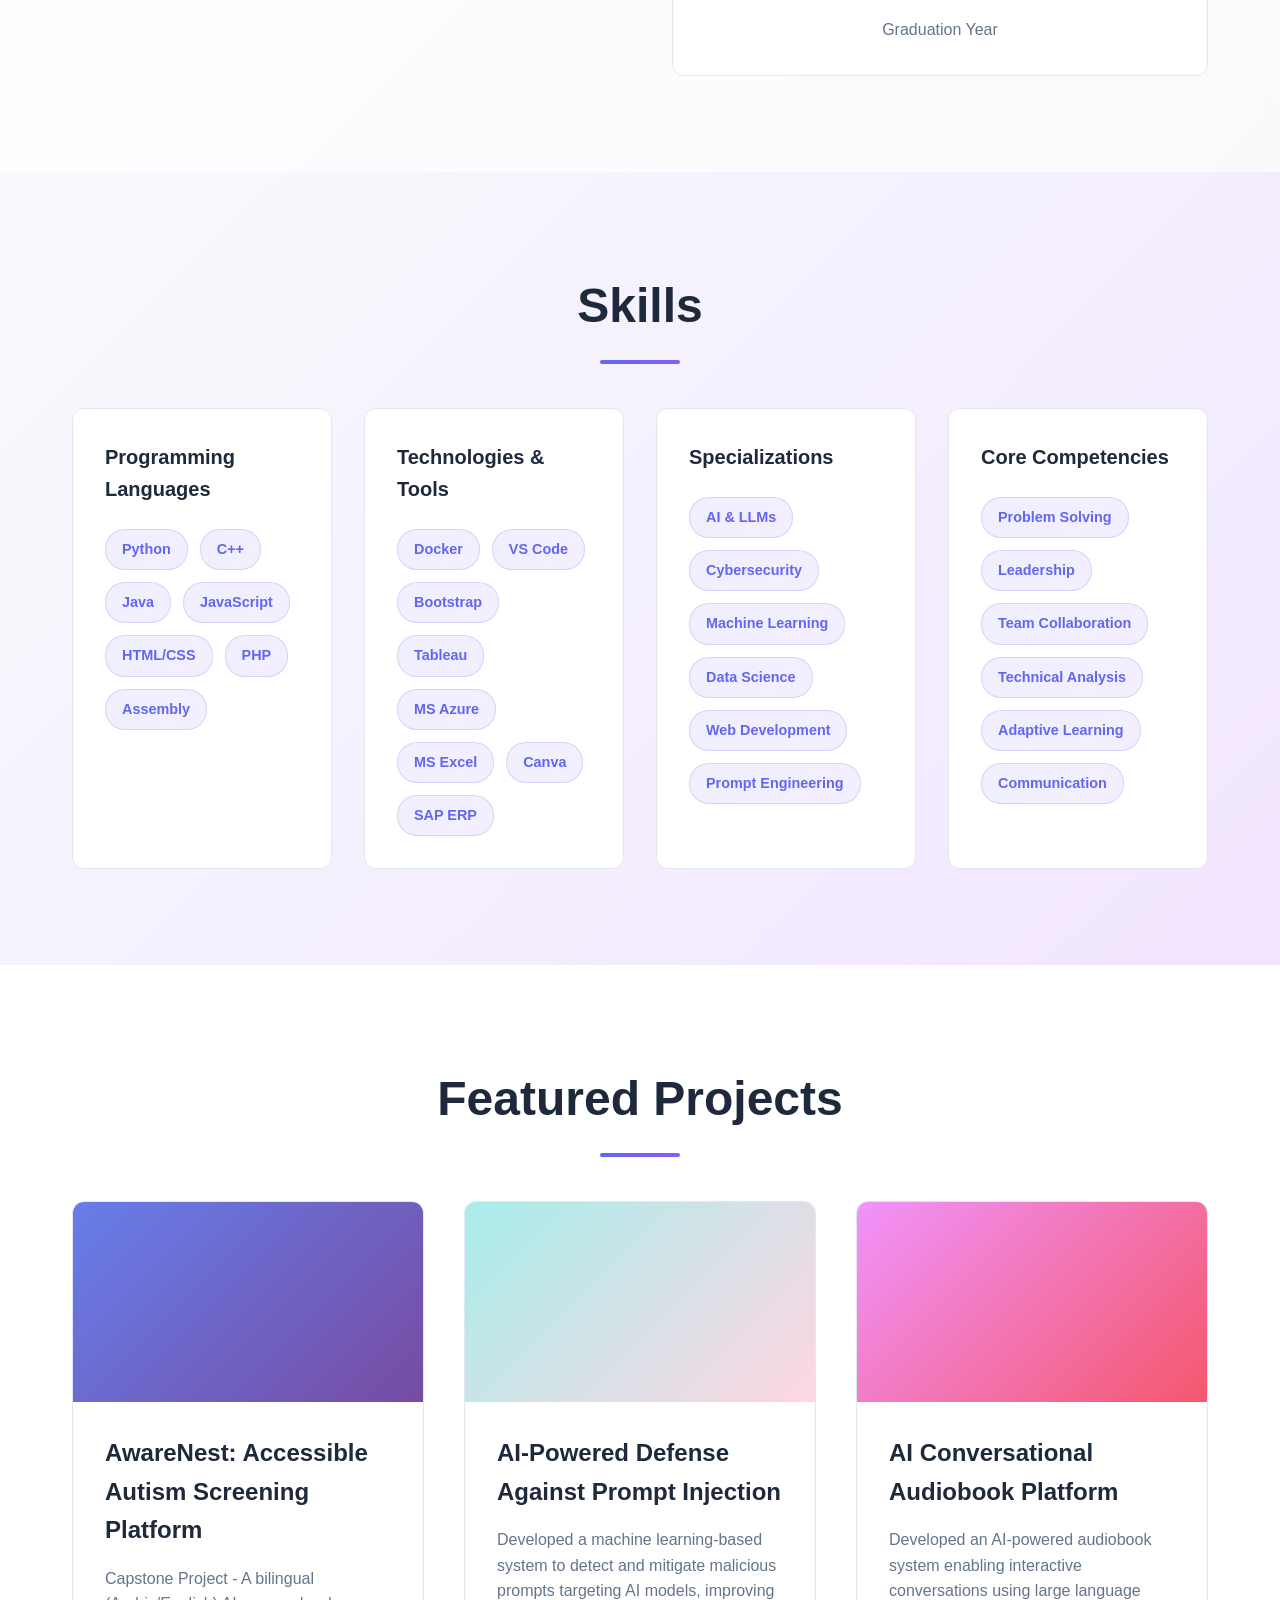
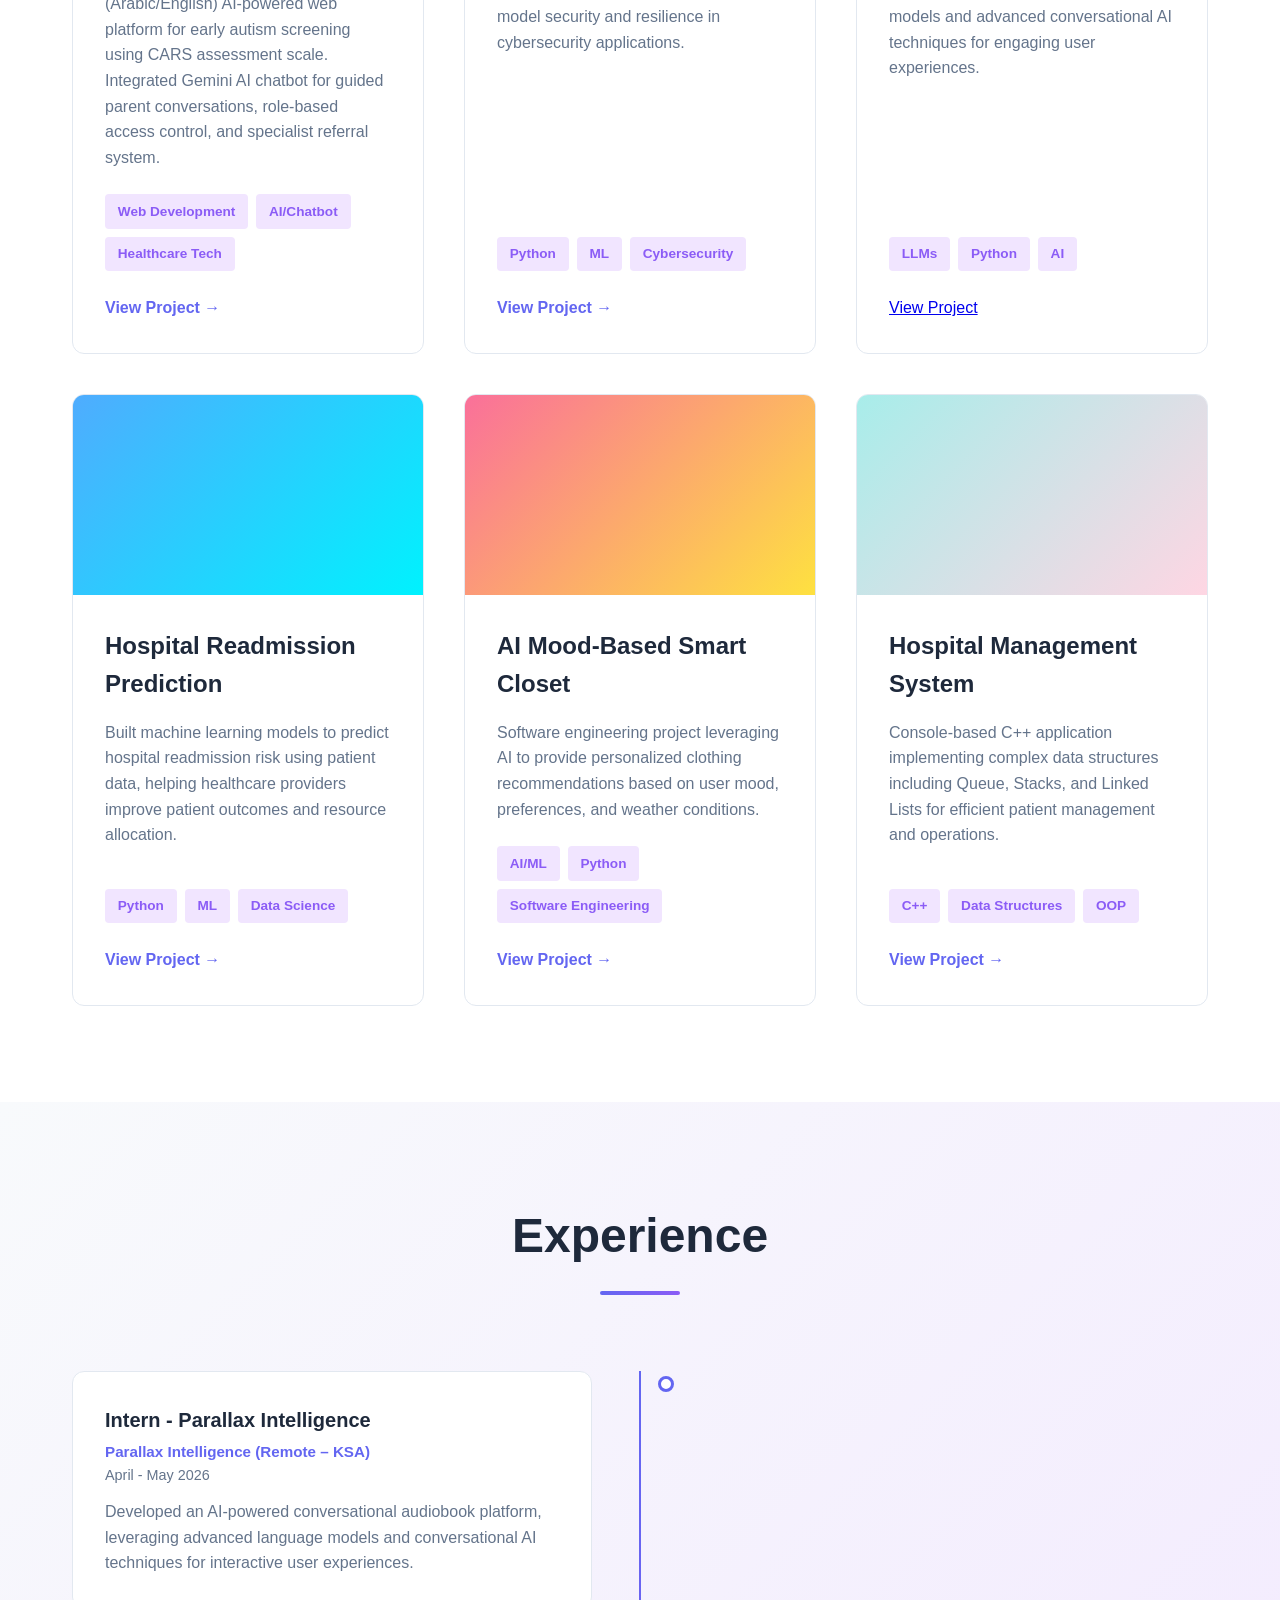
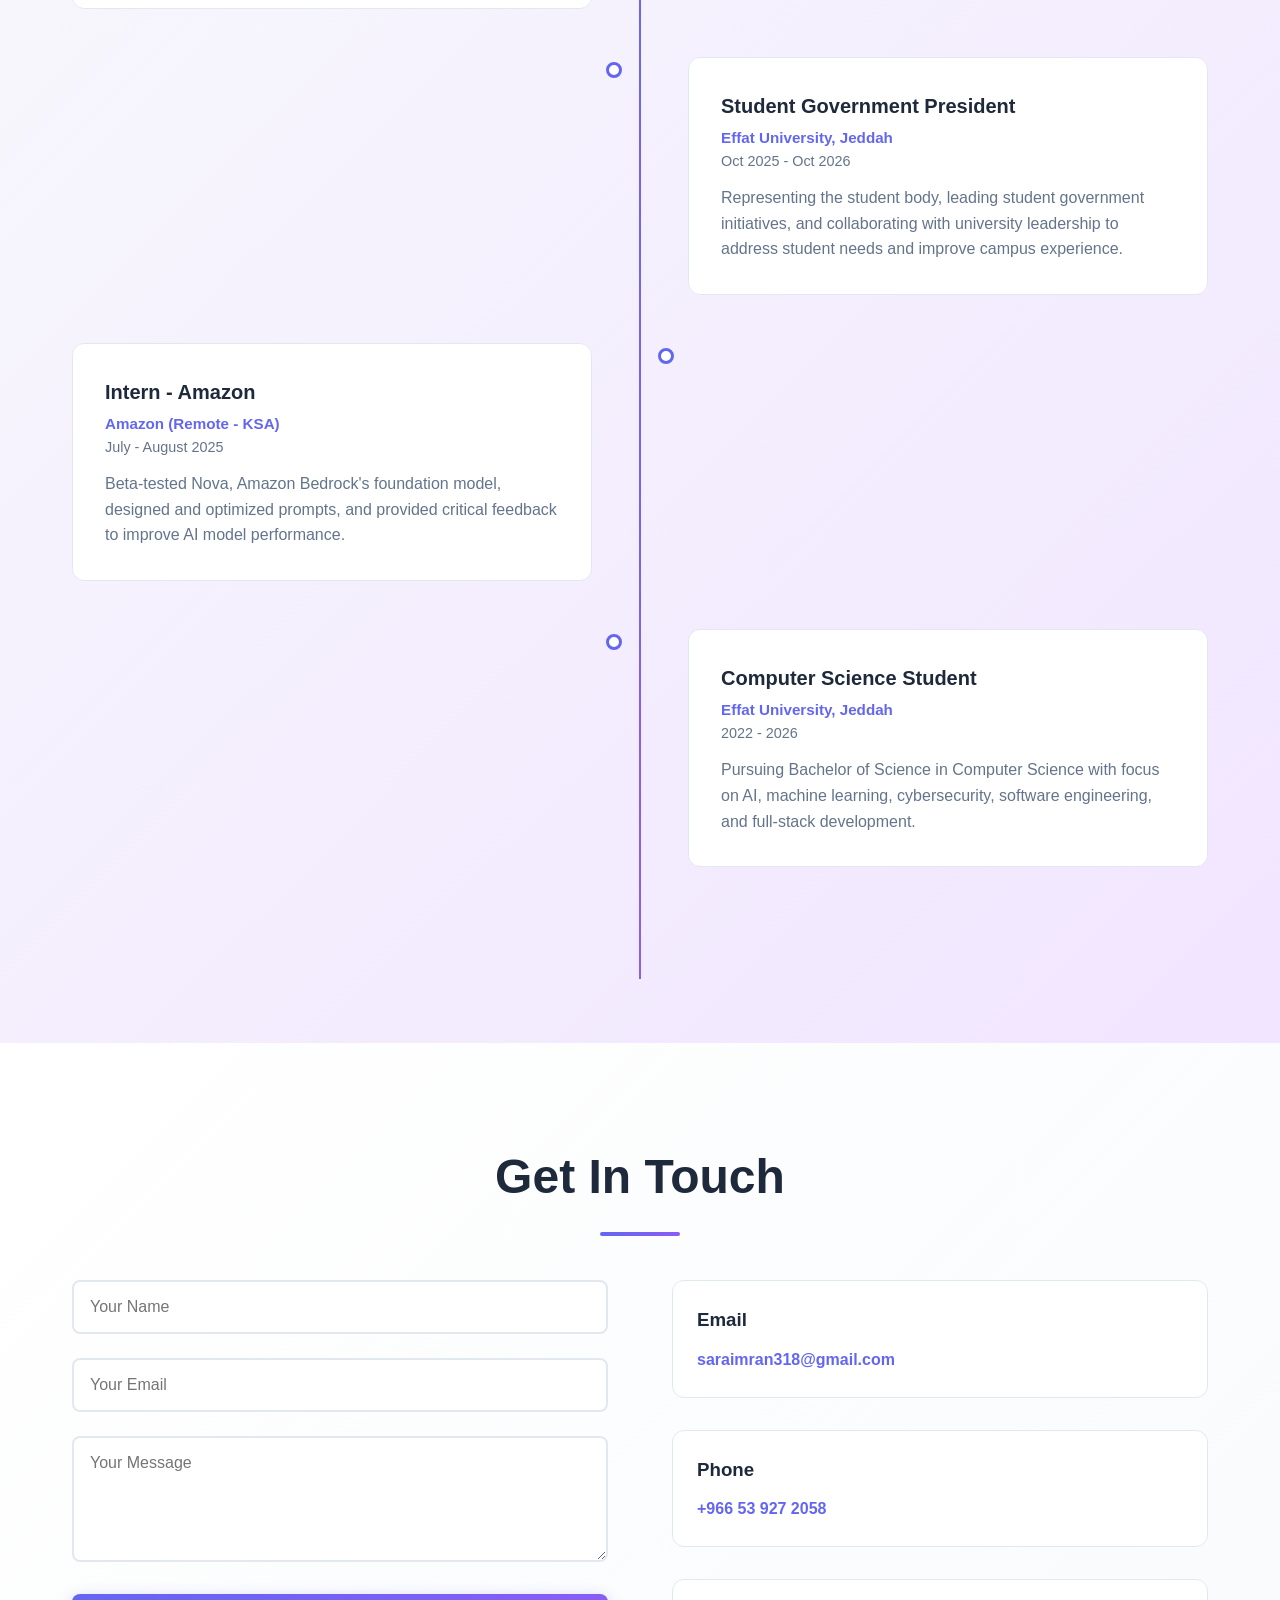
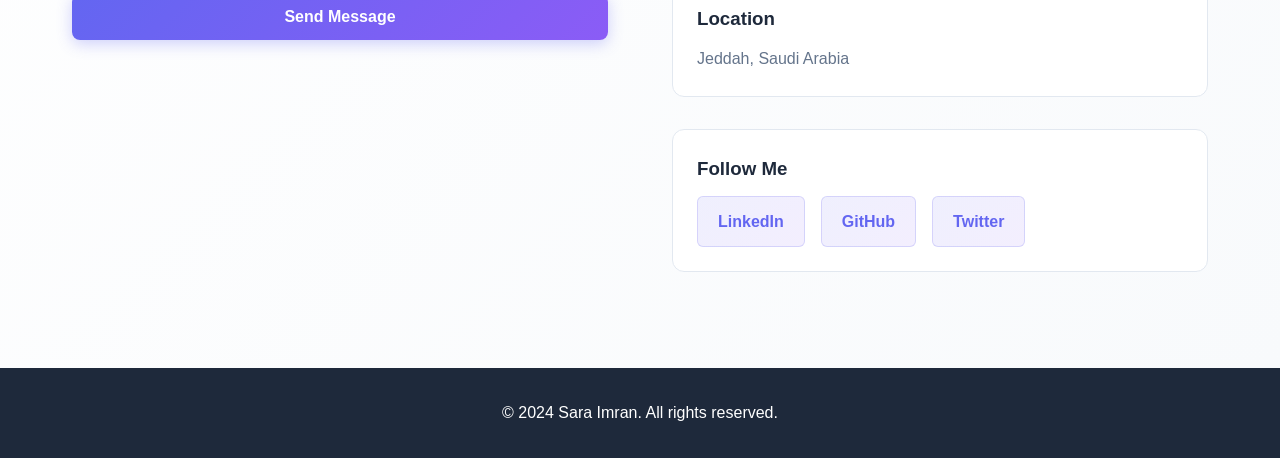
==== commit 67047ce7: "Update index.html" ====
--- a/index.html
+++ b/index.html
@@ -171,7 +171,9 @@
                             <span>Python</span>
                             <span>AI</span>
                         </div>
-                        <a href="projects/AIAudiobookProjectPage.html">View Project</a>
+                        <a href="projects/AIAudiobookProjectPage.html">
+                            View Project
+                        </a>
                     </div>
                 </div>
 
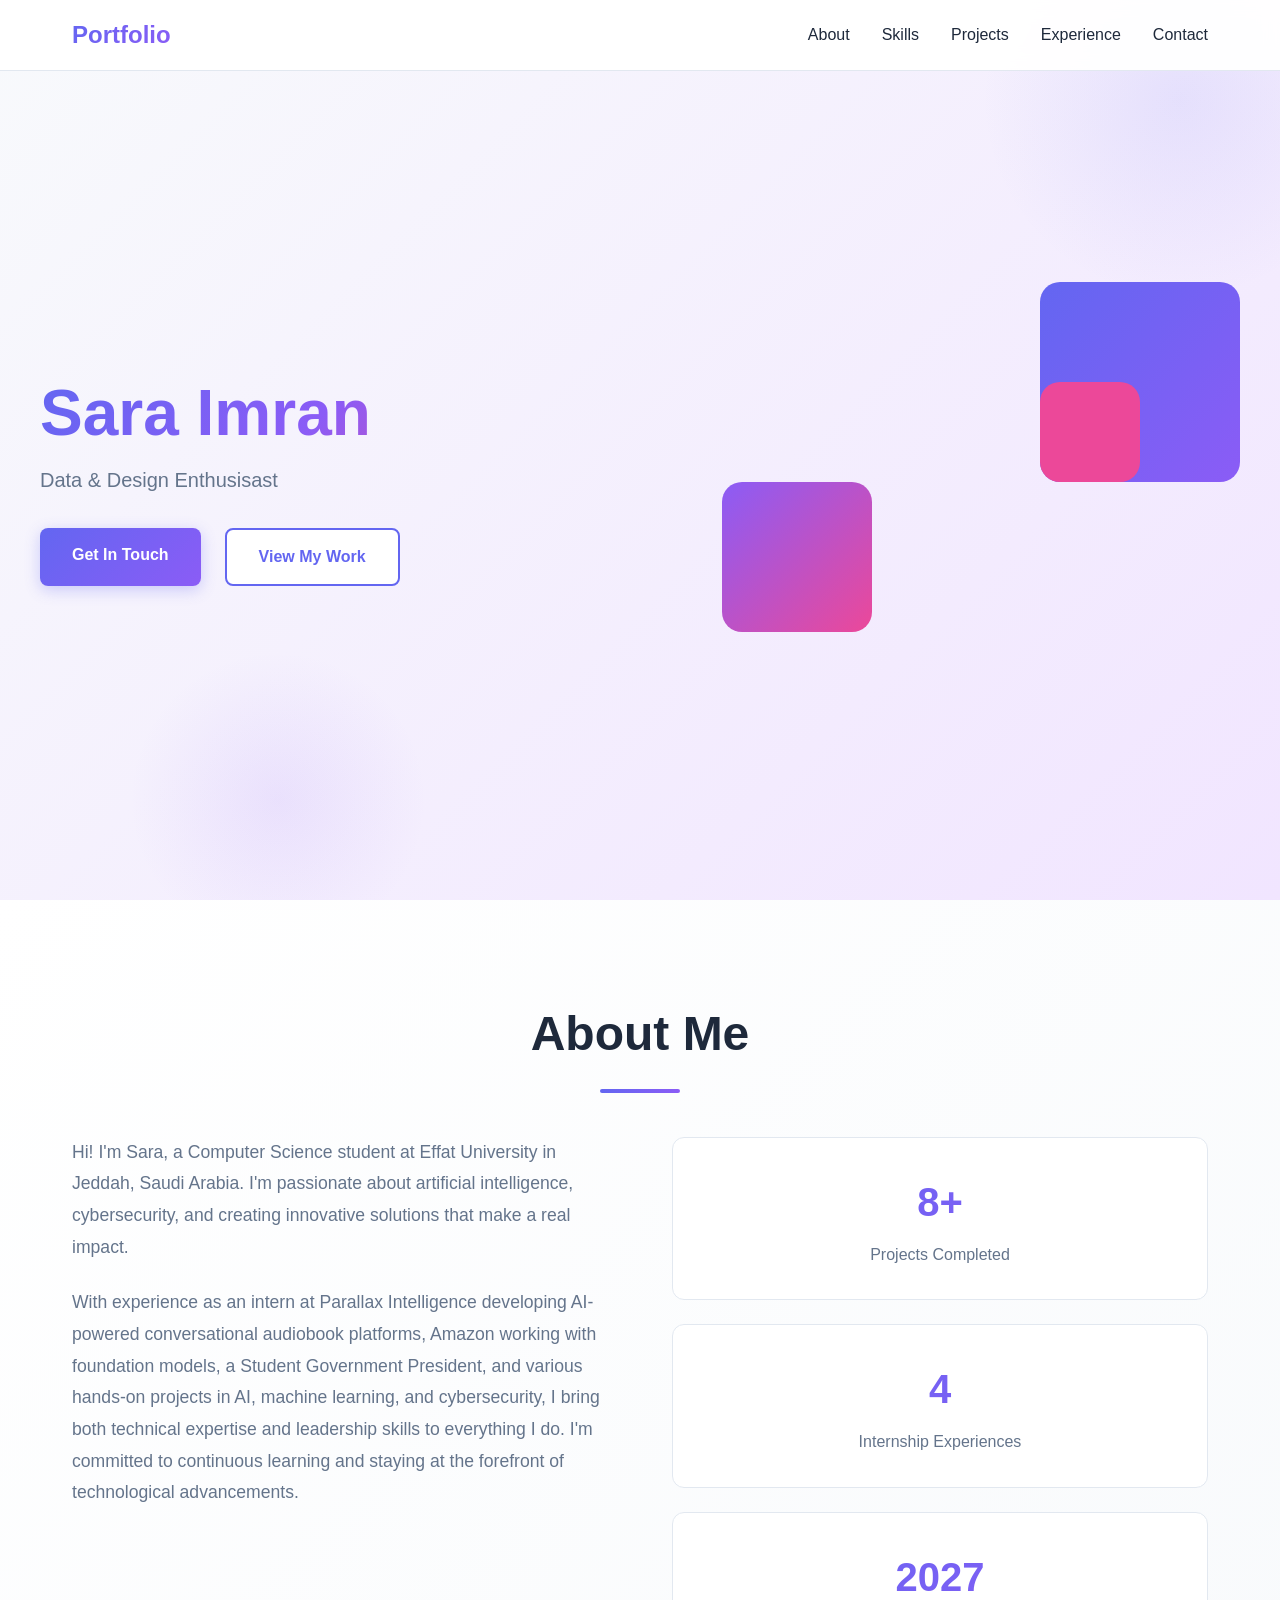
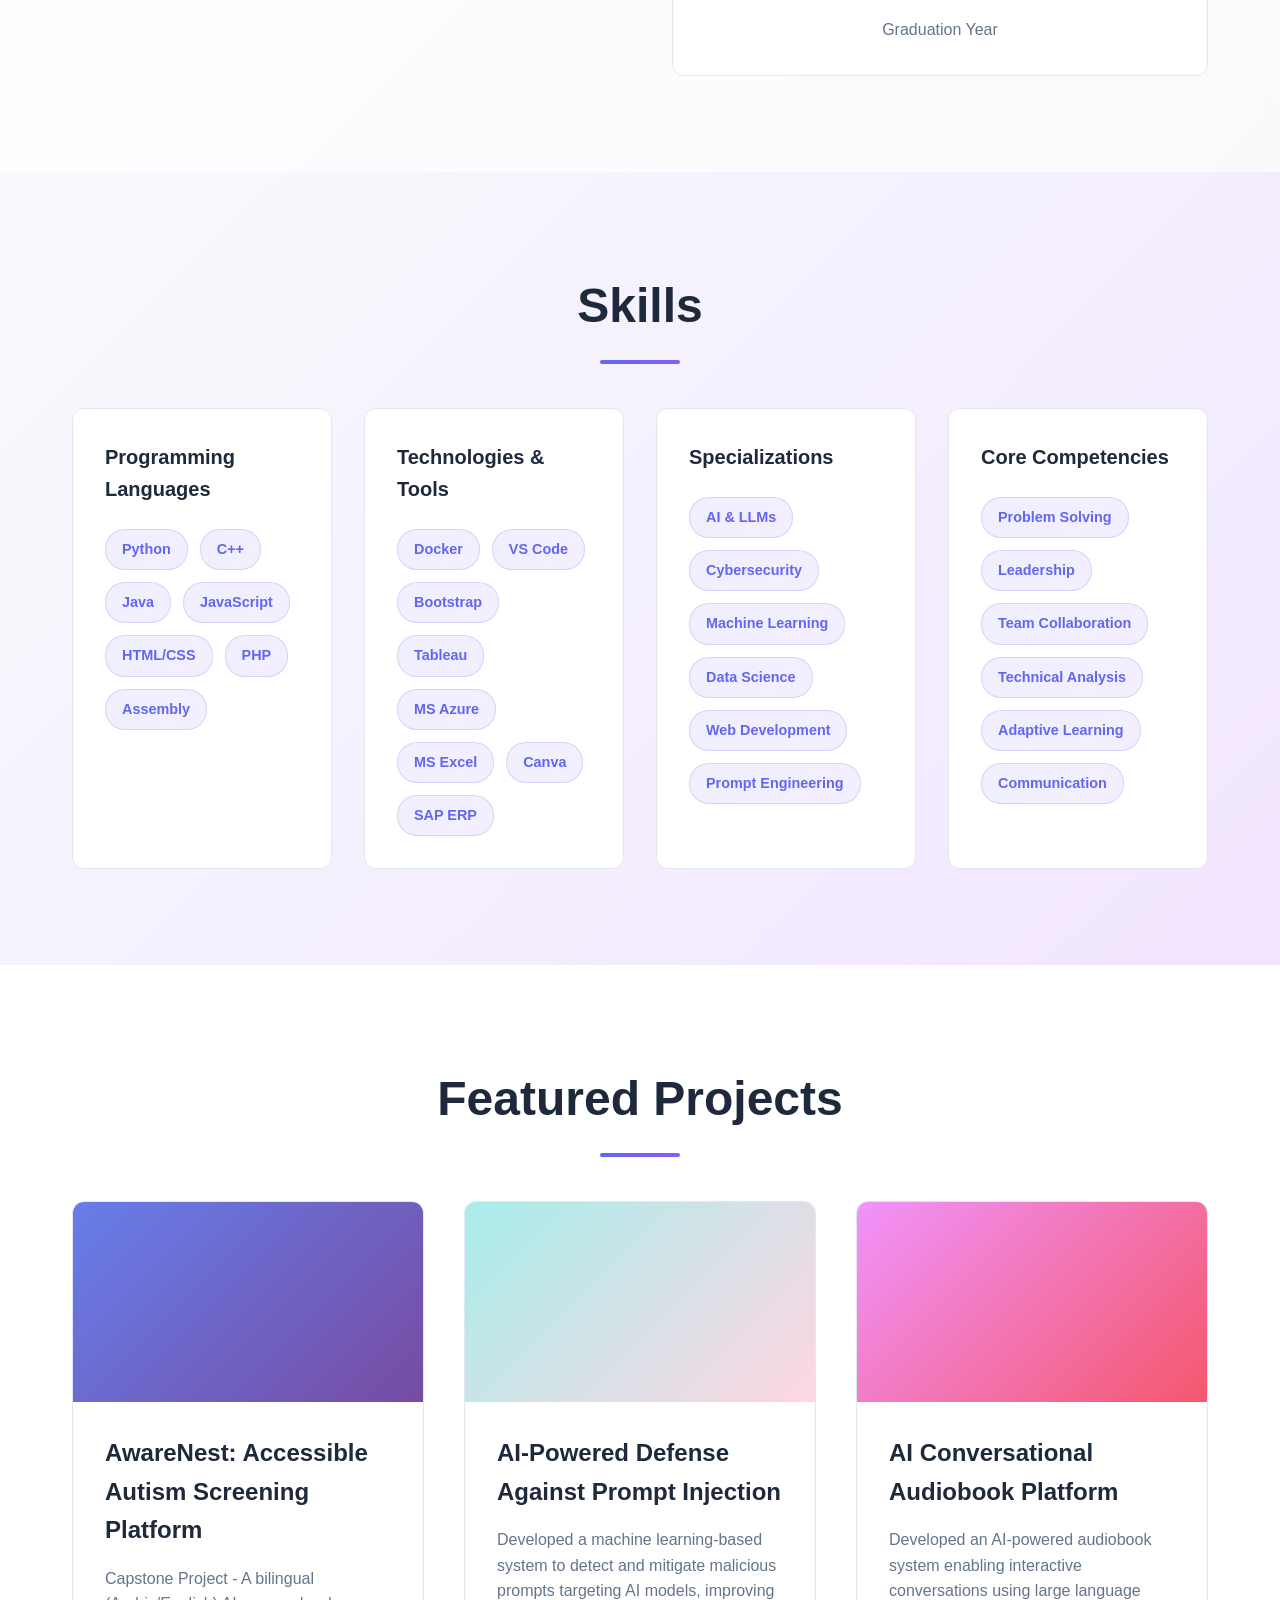
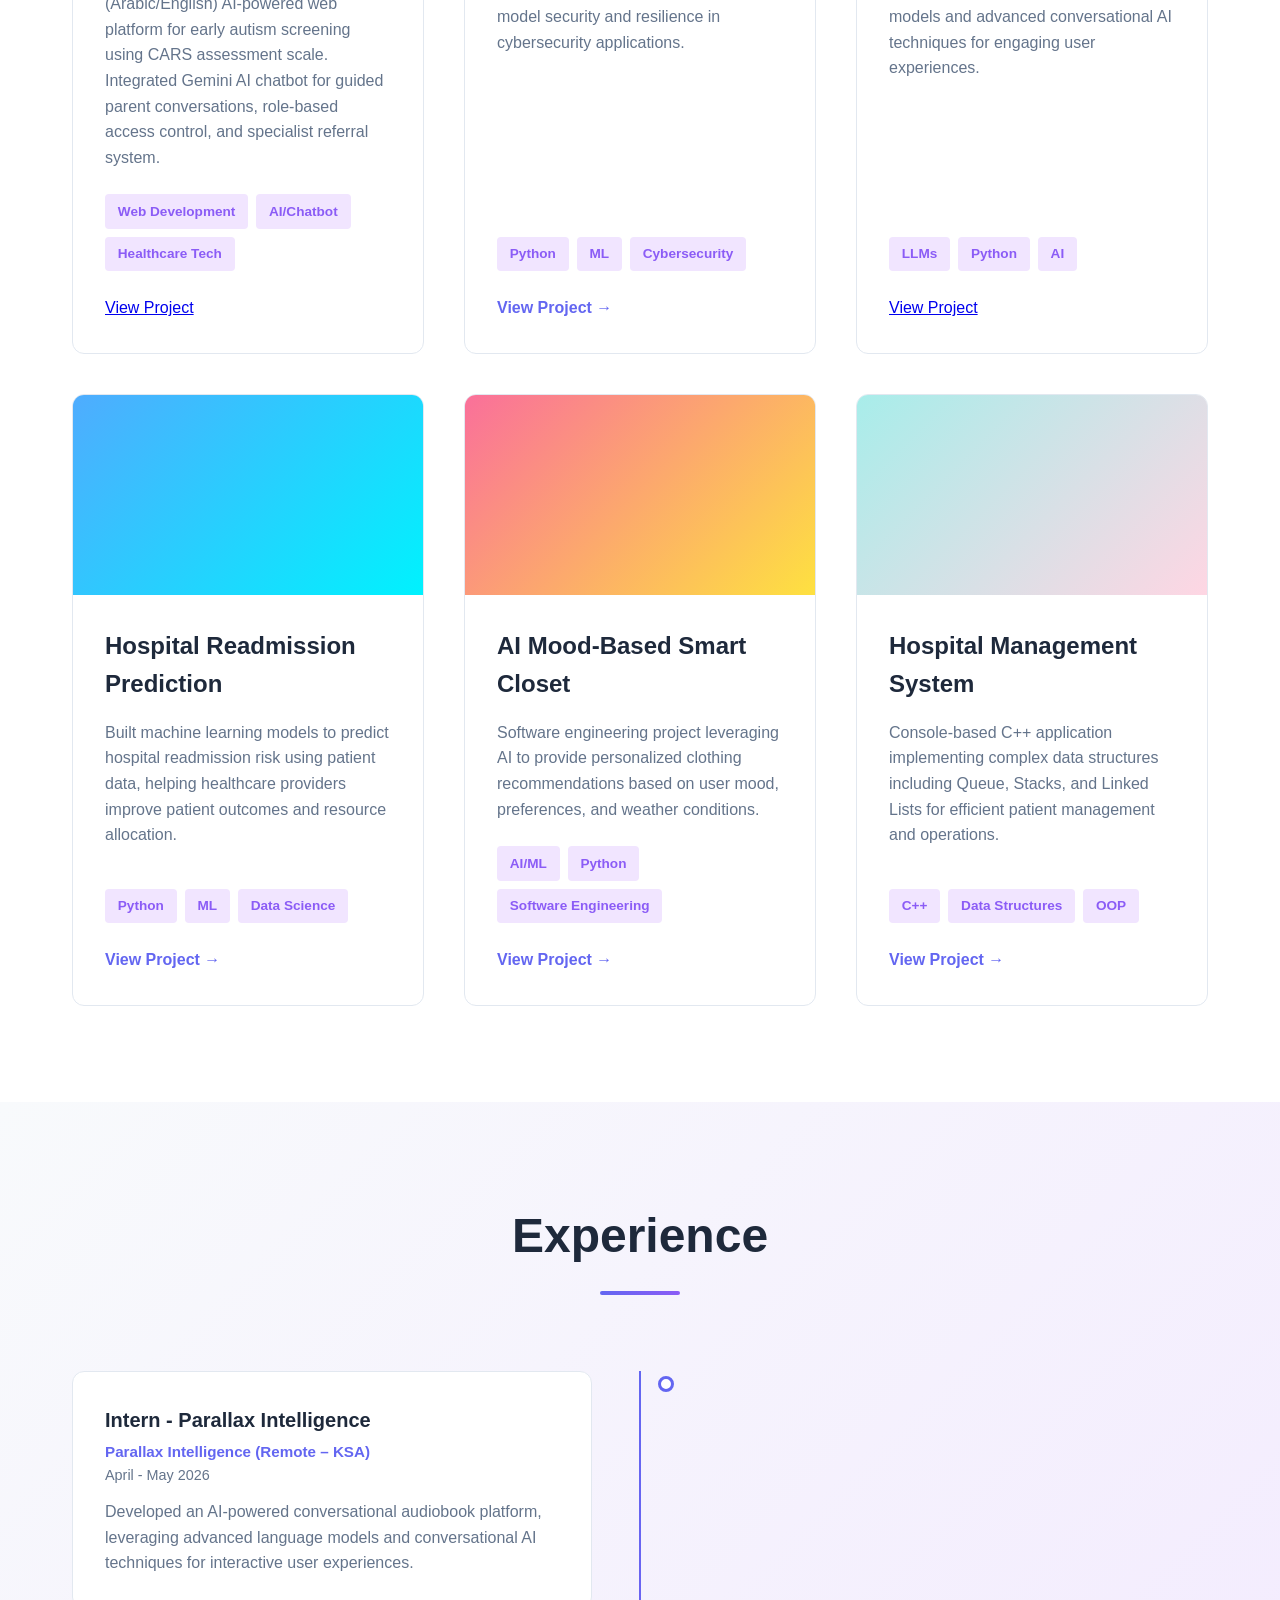
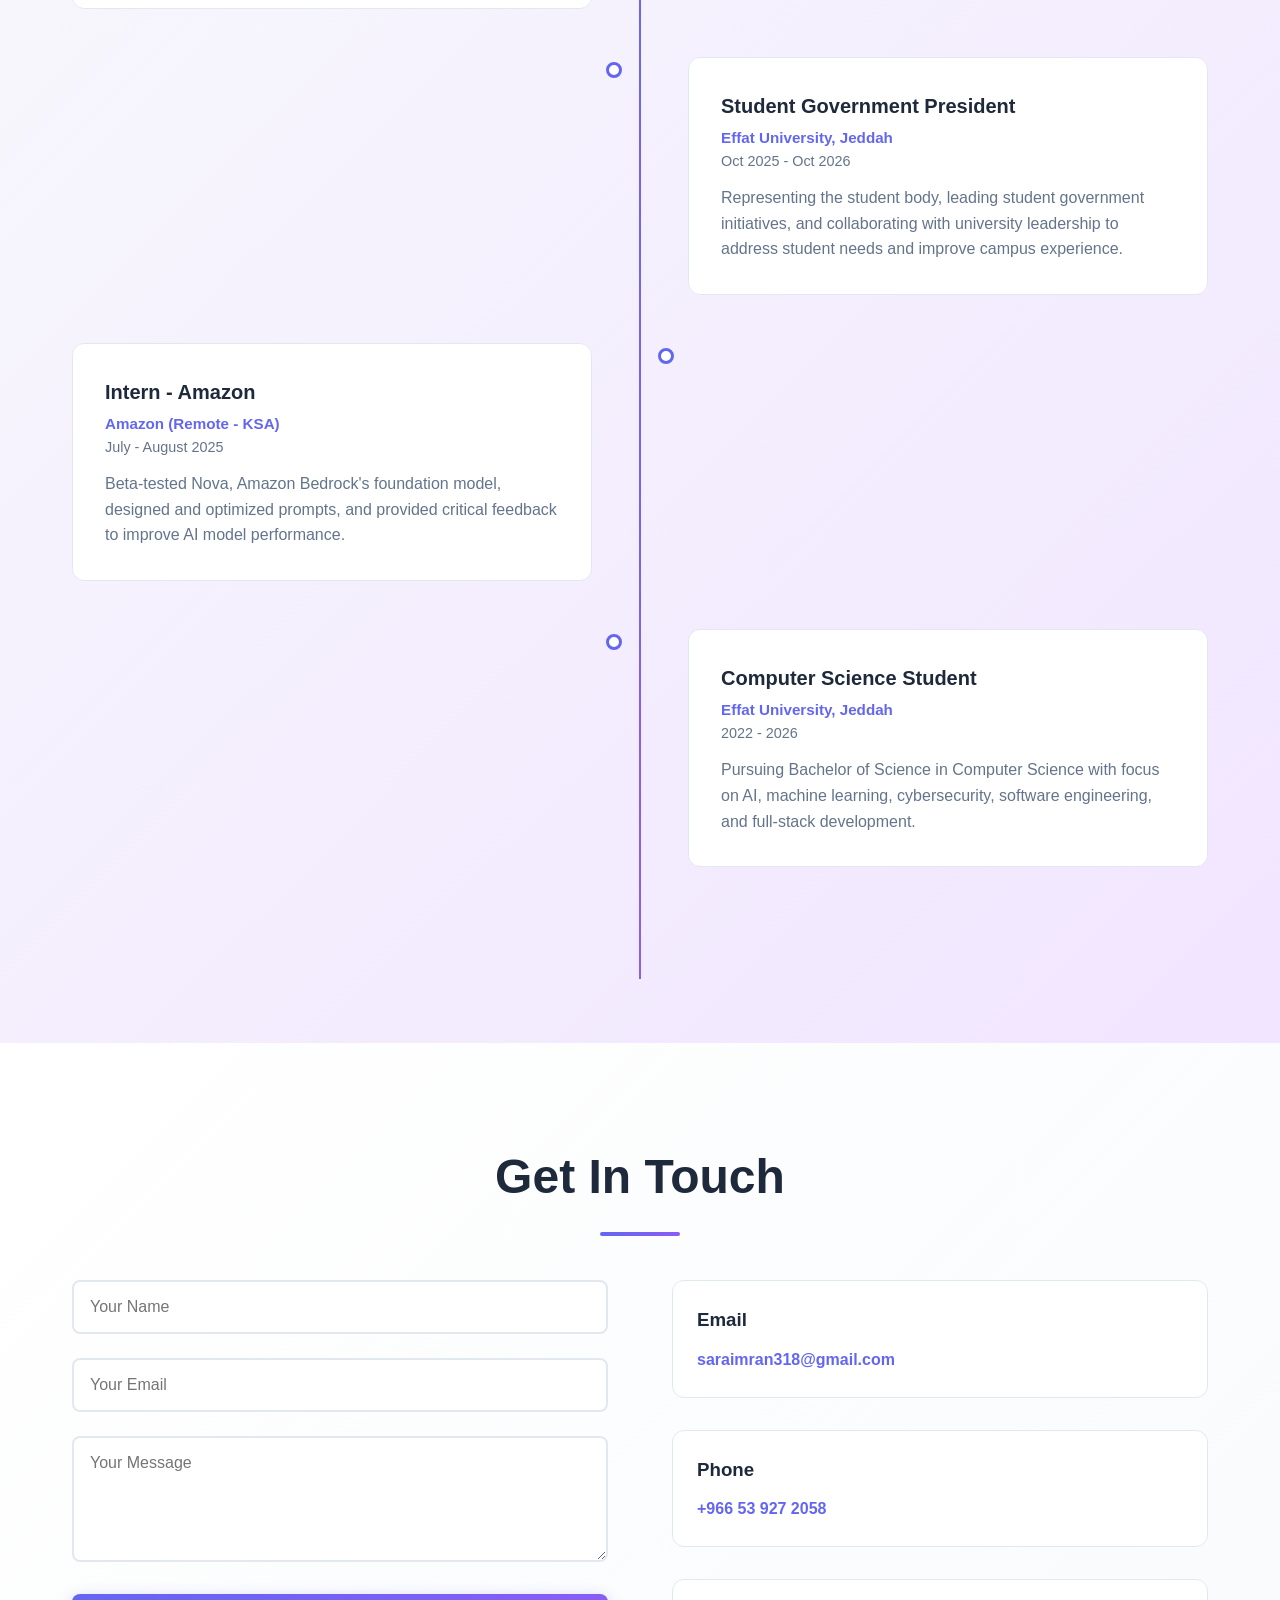
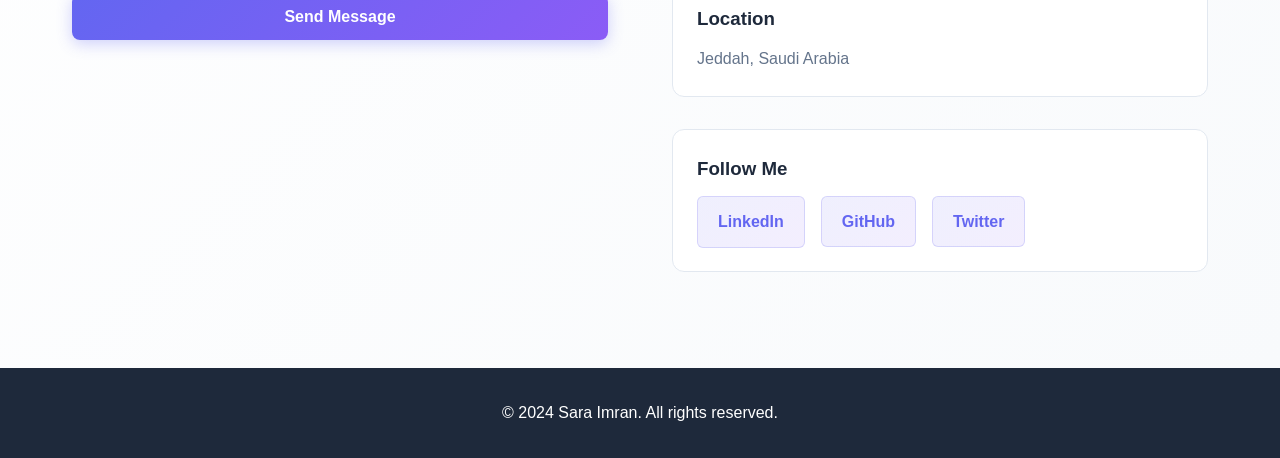
==== commit 3663259b: "Update index.html" ====
--- a/index.html
+++ b/index.html
@@ -143,7 +143,9 @@
                             <span>AI/Chatbot</span>
                             <span>Healthcare Tech</span>
                         </div>
-                        <a href="" class="project-link">View Project →</a>
+                        <a href="https://awarenest.lovable.app">
+                            View Project 
+                        </a>
                     </div>
                 </div>
 
@@ -157,7 +159,8 @@
                             <span>ML</span>
                             <span>Cybersecurity</span>
                         </div>
-                        <a href="#" class="project-link">View Project →</a>
+                        <a href="#" class="project-link">
+                            View Project →</a>
                     </div>
                 </div>
 
